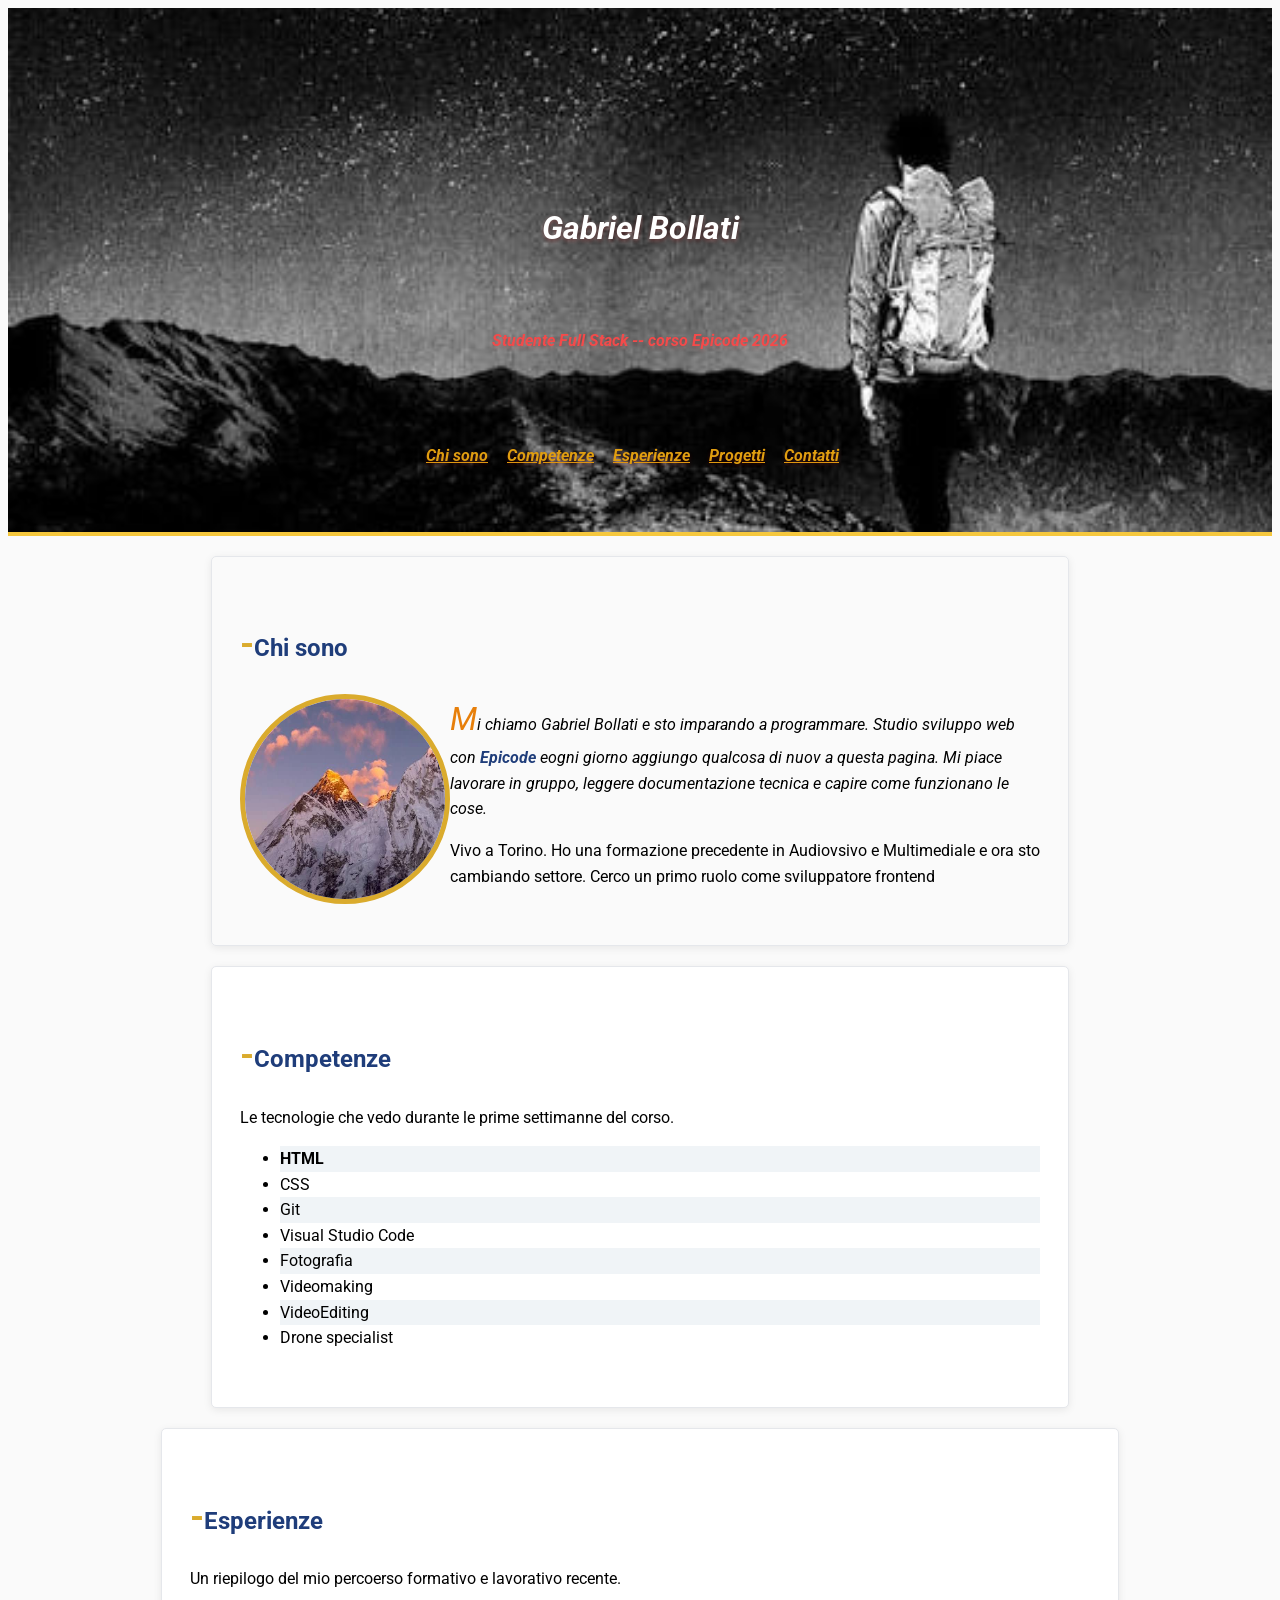
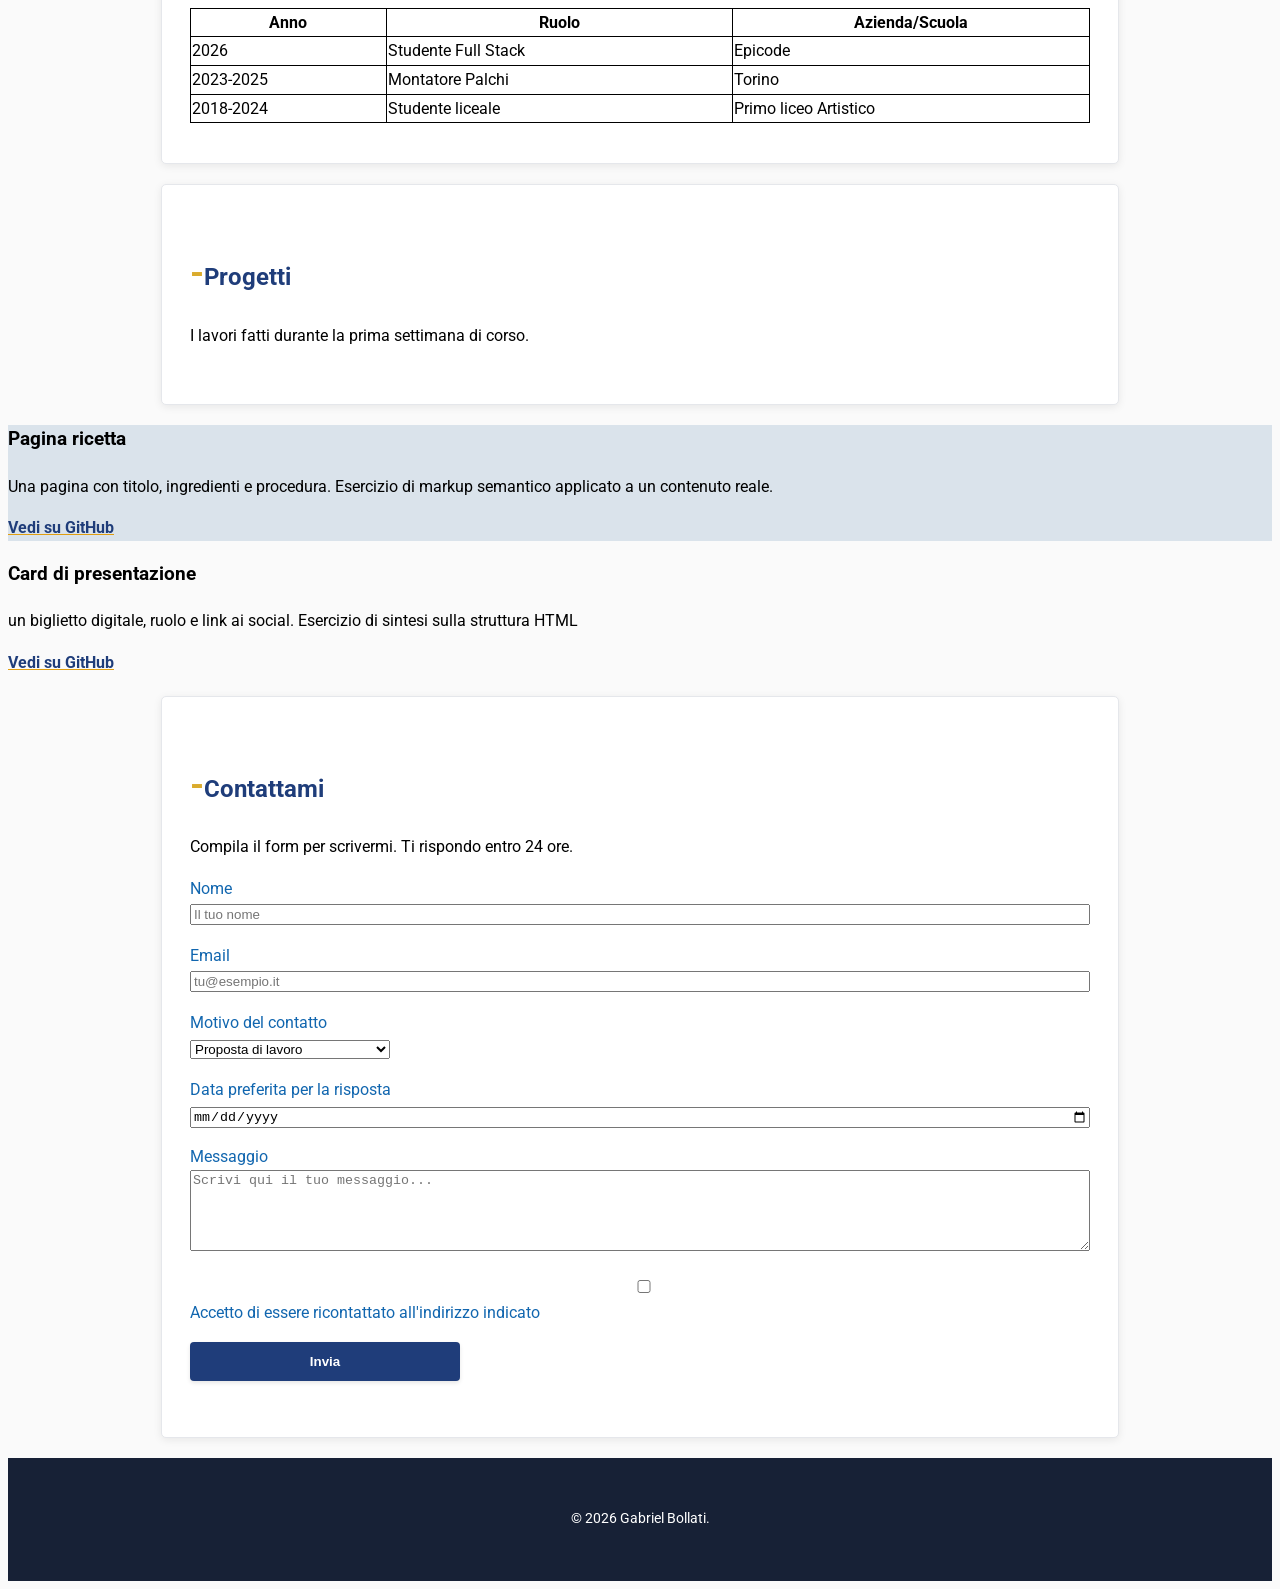
==== index.html @ 9d6020bc "2° Commit di preparazione" ====
<!DOCTYPE html>
<html lang="it">

<head>
    <meta charset="UTF-8">
    <meta name="viewport" content="width=device-width">
    <title>Progetto-Settimana-1</title>
    <link rel="stylesheet"
        href="https://fonts.googleapis.com/css2?family=Material+Symbols+Outlined:opsz,wght,FILL,GRAD@20..48,100..700,0..1,-50..200&icon_names=fiber_new" />
    <link rel="stylesheet" href="../assets/css/style.css">
</head>

<body>
    <main>
        <header>
            <div class="navbar">
                <h1> Gabriel Bollati </h1>
                <br>
                <p>
                    <b>Studente Full Stack</b> -- corso Epicode 2026
                </p>
                <nav>
                    <ul>
                        <li><a href="#chisono"><b>Chi sono</b></a></li>
                        <li><a href="#Competenze"><b>Competenze</b></a></li>
                        <li><a href="#Esperienze"><b>Esperienze</b></a></li>
                        <li><a href="#progetti"><b>Progetti</b></a></li>
                        <li><a href="#contatti"><b>Contatti</b></a></li>
                    </ul>
                </nav>
            </div>
        </header>
        </div>
        <div>
            <section class="chisono" id="chisono">
                <h2>Chi sono</h2>
                <div>
                    <img src="assets/css/images/everest.jpg" alt="fotoeverest" class="everest" width="200" height="200">
                </div>
                <div class="testoCorsivo">
                    <p>
                        Mi chiamo Gabriel Bollati e sto imparando a programmare. Studio sviluppo web con <b>Epicode</b>
                        eogni
                        giorno aggiungo qualcosa di nuov a questa pagina. Mi piace lavorare in gruppo, leggere
                        documentazione
                        tecnica e capire come funzionano le cose.
                    </p>
                </div>
                <p>
                    Vivo a Torino. Ho una formazione precedente in Audiovsivo e Multimediale e ora sto cambiando
                    settore.
                    Cerco un primo ruolo come sviluppatore frontend
                </p>
            </section>
        </div>
        <div>
            <section class="competenze" id="Competenze">
                <h2>Competenze</h2>
                <p>
                    Le tecnologie che vedo durante le prime settimanne del corso.
                </p>

                <ul>
                    <li>HTML</li>
                    <li>CSS</li>
                    <li>Git</li>
                    <li>Visual Studio Code</li>
                    <li>Fotografia</li>
                    <li>Videomaking</li>
                    <li>VideoEditing</li>
                    <li>Drone specialist</li>
                </ul>

            </section>
        </div>
        <div>
            <section class="esperienze" id="Esperienze">
                <h2>Esperienze</h2>
                <p> Un riepilogo del mio percoerso formativo e lavorativo recente. </p>
                <table>
                    <thead>
                        <tr>
                            <th>Anno</th>
                            <th>Ruolo</th>
                            <th>Azienda/Scuola</th>
                        </tr>
                    </thead>
                    <tbody>
                        <tr>
                            <td>2026</td>
                            <td>Studente Full Stack</td>
                            <td>Epicode</td>
                        </tr>
                        <tr>
                            <td>2023-2025</td>
                            <td>Montatore Palchi</td>
                            <td>Torino</td>
                        </tr>
                        <tr>
                            <td>2018-2024</td>
                            <td>Studente liceale</td>
                            <td>Primo liceo Artistico</td>
                        </tr>
                    </tbody>
                </table>
            </section>
        </div>
        <div>
            <section class="progetti" id="progetti">
                <h2>Progetti</h2>
                <p> I lavori fatti durante la prima settimana di corso.</p>
            </section>

            <section class="pagina-ricetta">
                <h3>Pagina ricetta</h3>
                <p> Una pagina con titolo, ingredienti e procedura. Esercizio di markup semantico applicato a un
                    contenuto
                    reale.
                </p>
                <a href="https://github.com/Ilbollit0?tab=repositories"><b>Vedi su GitHub</b></a>
            </section>

            <section class="curriculum">
                <h3> Card di presentazione </h3>
                <p> un biglietto digitale, ruolo e link ai social. Esercizio di sintesi sulla struttura HTML</p>
                <a href="https://github.com/Ilbollit0"><b>Vedi su GitHub</b></a>
            </section>
        </div>
    </main>
    <div class="contatti">
        <section id="contatti">
            <h2>Contattami</h2>
            <p>Compila il form per scrivermi. Ti rispondo entro 24 ore.</p>

            <form action="#" method="POST">

                <p>
                    <label for="nome">Nome</label><br>
                    <input type="text" id="nome" name="nome" class="focus" placeholder="Il tuo nome" required>
                </p>

                <p>
                    <label for="email">Email</label><br>
                    <input type="email" id="email" name="email" class="focus" placeholder="tu@esempio.it" required>
                </p>

                <p>
                    <label for="motivo">Motivo del contatto</label><br>
                    <select id="motivo" name="motivo" class="focus">
                        <option value="lavoro">Proposta di lavoro</option>
                        <option value="collaborazione">Collaborazione su un progetto</option>
                        <option value="info">Richiesta di informazioni</option>
                        <option value="altro">Altro</option>
                    </select>
                </p>

                <p>
                    <label for="data">Data preferita per la risposta</label><br>
                    <input type="date" id="data" name="data" class="focus">
                </p>

                <p>
                    <label for="messaggio">Messaggio</label><br>
                    <textarea id="messaggio" name="messaggio" class="focus" rows="5"
                        placeholder="Scrivi qui il tuo messaggio..." required></textarea>
                </p>

                <p>
                    <input type="checkbox" id="consenso" name="consenso" required>
                    <label for="consenso">Accetto di essere ricontattato all'indirizzo indicato</label>
                </p>
                <p>
                    <button type="submit">Invia</button>
                </p>

            </form>
        </section>
    </div>
    <footer>
        <p> &#169; 2026 Gabriel Bollati.</p>
    </footer>
</body>

</html>
---- assets/css/style.css ----
@import url("https://fonts.googleapis.com/css2?family=Roboto:ital,wght@0,100..900;1,100..900&display=swap");

body {
  font-family: "Roboto", Arial, sans-serif;
  line-height: 1.6;
  background-color: #fafafa;
}

.chisono {
  background: 57#fff;
  border: 1px solid #e5e7eb;
  border-radius: 5px;
  box-shadow: 0 2px 8px rgba(0, 0, 0, 0.08);
  padding: 40px 28px;
  margin: 20px auto;
  max-width: 800px;
}

.competenze {
  background: #fff;
  border: 1px solid #e5e7eb;
  border-radius: 5px;
  box-shadow: 0 2px 8px rgba(0, 0, 0, 0.08);
  padding: 40px 28px;
  margin: 20px auto;
  max-width: 800px;
}

.esperienze {
  background: #fff;
  border: 1px solid #e5e7eb;
  border-radius: 5px;
  box-shadow: 0 2px 8px rgba(0, 0, 0, 0.08);
  padding: 40px 28px;
  margin: 20px auto;
  max-width: 900px;
}

.progetti {
  background: #fff;
  border: 1px solid #e5e7eb;
  border-radius: 5px;
  box-shadow: 0 2px 8px rgba(0, 0, 0, 0.08);
  padding: 40px 28px;
  margin: 20px auto;
  max-width: 900px;
}

.contatti {
  background: #fff;
  border: 1px solid #e5e7eb;
  border-radius: 5px;
  box-shadow: 0 2px 8px rgba(0, 0, 0, 0.08);
  padding: 40px 28px;
  margin: 20px auto;
  max-width: 900px;
}

.navbar ul {
  color: rgb(248, 248, 248);
  list-style-type: none;
  padding: 0;
}

nav li:hover {
  border-radius: 5%;
  background-color: #cccbcb;
}

nav li {
  text-align: center;
  display: inline-block;
  padding-right: 15px;
}

.navbar {
  text-align: center;
}

.everest {
  border-radius: 50%;
  float: left;
  border: 5px solid rgb(218, 171, 45);
}

header {
  background-image: url("images/climber.jpg");
  background-size: cover;
  padding: 0;
  background-position: center;
  text-align: center;
  line-height: 2.4;
  padding: 60px 20px 40px;
  border-bottom: 4px solid hsl(45, 90%, 60%);
  font-weight: bold;
  font-style: italic;
  text-shadow: 0 2px 4px rgba(226, 17, 17, 0.2);
}

.navbar p {
  color: #f44a4a;
  padding-bottom: 5%;
}

h1 {
  color: white;
  padding-top: 10%;
  margin: 0;
}

h2 {
  color: #1f3d7a;
}

h2::before {
  color: rgb(218, 171, 45);
  font-size: 1.5em;
  content: "-";
}


.testoCorsivo p {
  font-style: italic;
}

.testoCorsivo::first-letter {
  font-size: 2em;
  color: #e77f0a;
}

section b {
  color: #1f3d7a;
}

a:hover {
  color: hsl(22, 30%, 93%);
}
nav,
a {
  color: hsl(41, 87%, 47%);
}

.competenze li:first-child {
  font-weight: bold;
}

.competenze li:nth-child(odd) {
  background-color: rgba(218, 227, 235, 0.4);
}

thead {
  font-weight: bold;
}

table {
  border-collapse: collapse;
  width: 100%;
}

th,
td {
  border: 1px solid;
}

.pagina-ricetta {
  background-color: rgb(218, 227, 235);
}

input:focus {
  color: #232323;
}

input,
textarea {
  width: 100%;
  max-width: 100%;
  box-sizing: border-box;
}

label {
  color: rgb(17, 102, 175);
}

button:hover {
  color: hsl(45, 90%, 80%);
  background-color: hsl(220, 60%, 45%);
  box-shadow: 0 4px 8px rgba(0, 0, 0, 0.15);
}

button {
  background-color: hsl(220, 60%, 30%);
  font-weight: bold;
  width: 30%;
  padding: 12px 24px;
  border: none;
  border-radius: 4px;
  box-shadow: 0 2px 4px rgba(0, 0, 0, 0.1);
  color: white;
}

footer {
  background-color: hsl(220, 40%, 15%);
  color: #ffffff;
  text-align: center;
  font-size: 0.9rem;
  line-height: 2.4;
  padding: 30px 20px;
}

footer p {
  color: white;
}
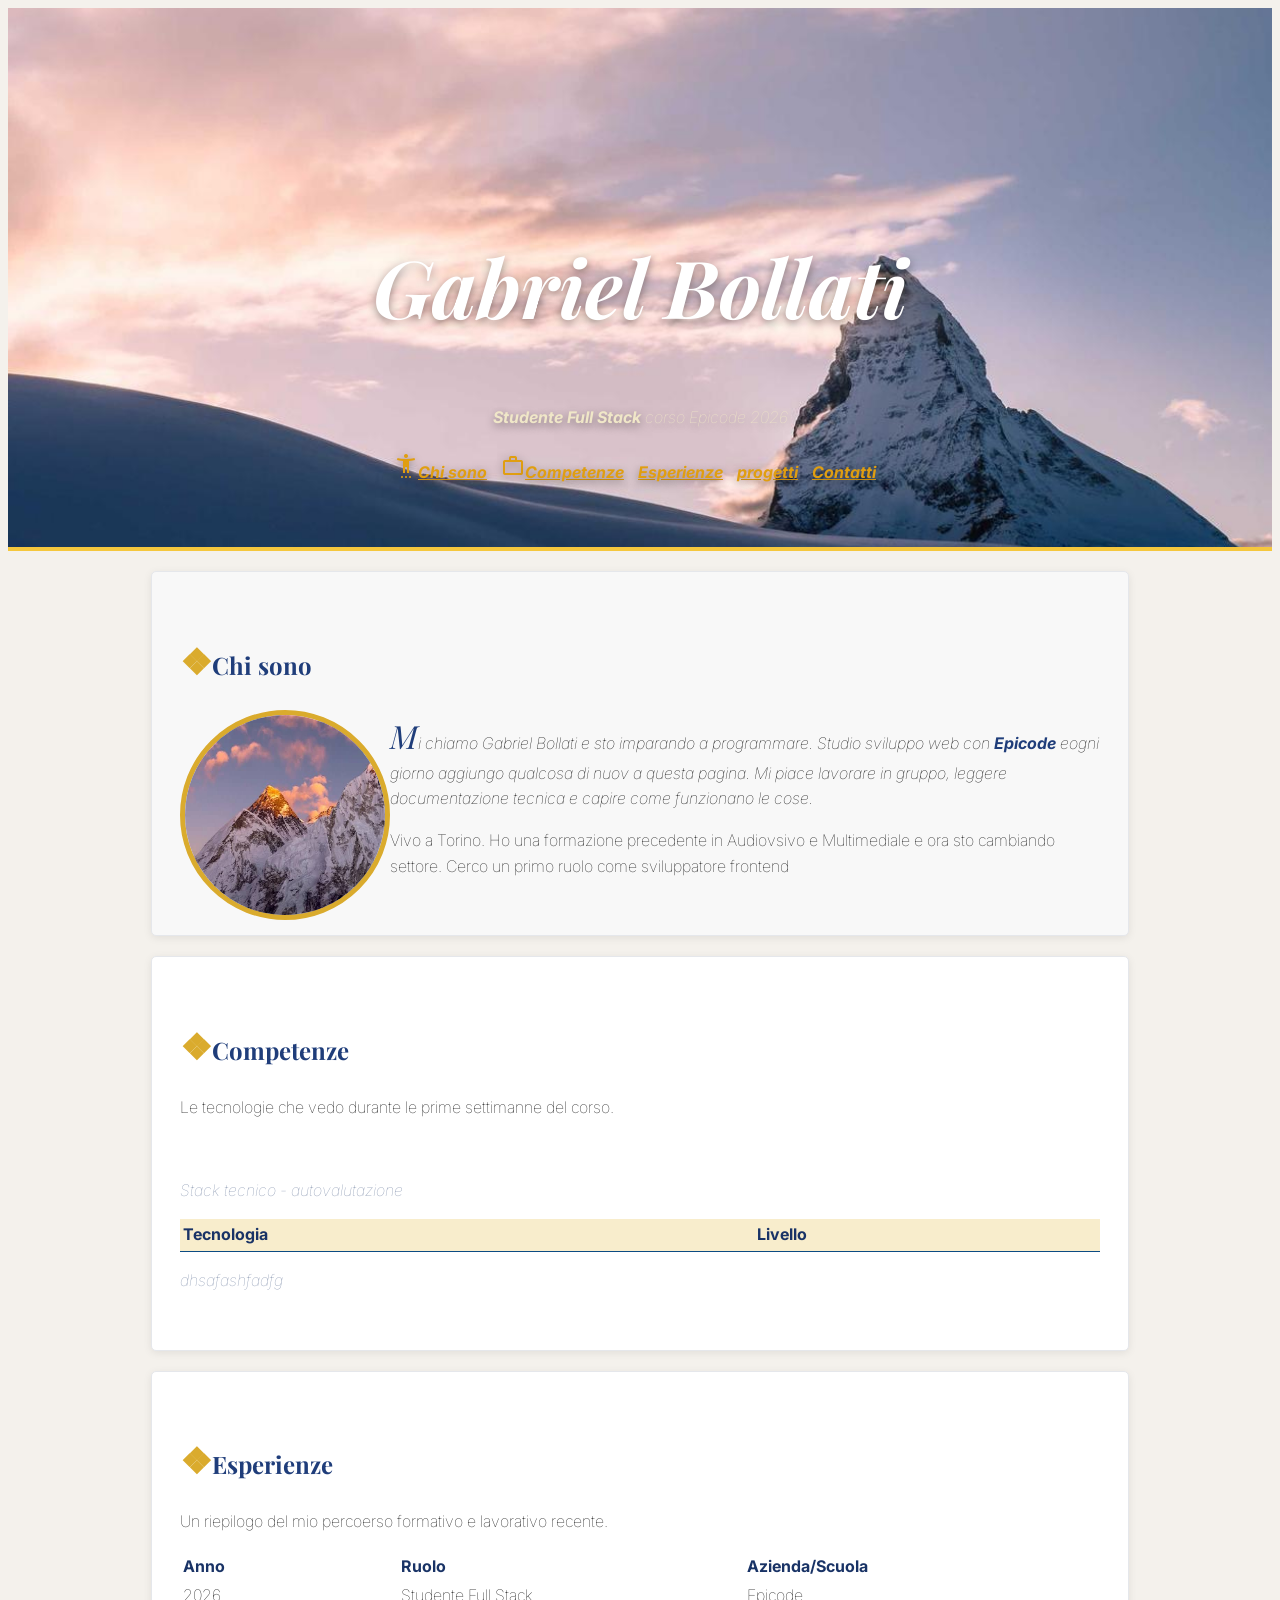
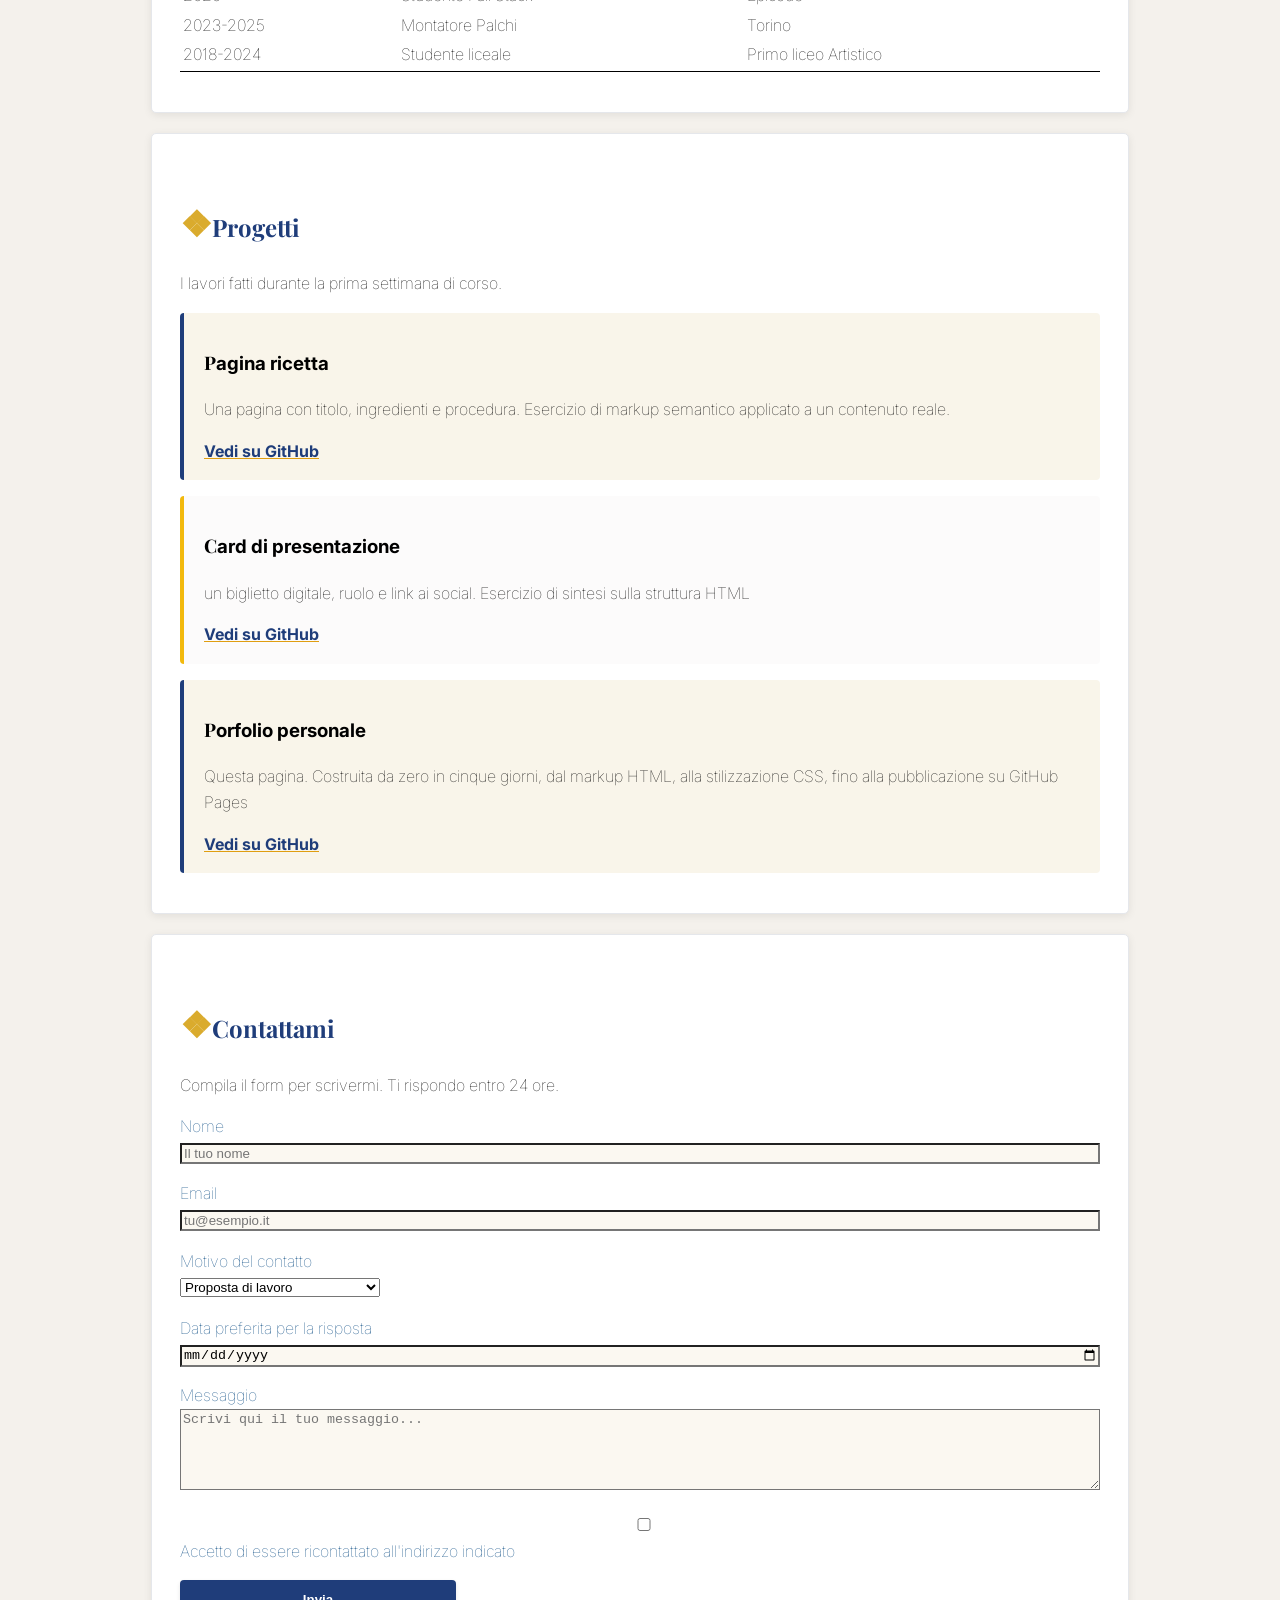
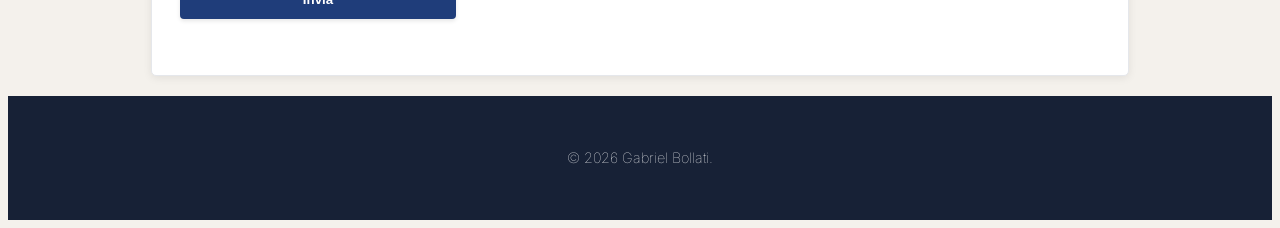
==== commit 02d64e21: "3°Commit- ore13:20 09/10/2026 Commit dei primi cambiamenti apportati alla pagina" ====
--- a/index.html
+++ b/index.html
@@ -6,8 +6,17 @@
     <meta name="viewport" content="width=device-width">
     <title>Progetto-Settimana-1</title>
     <link rel="stylesheet"
-        href="https://fonts.googleapis.com/css2?family=Material+Symbols+Outlined:opsz,wght,FILL,GRAD@20..48,100..700,0..1,-50..200&icon_names=fiber_new" />
-    <link rel="stylesheet" href="../assets/css/style.css">
+        href="https://fonts.googleapis.com/css2?family=Material+Symbols+Outlined:opsz,wght,FILL,GRAD@24,400,0,0&icon_names=html" />
+    <link rel="stylesheet"
+        href="https://fonts.googleapis.com/css2?family=Material+Symbols+Outlined:opsz,wght,FILL,GRAD@20..48,100..700,0..1,-50..200&icon_names=folder" />
+    <link rel="stylesheet"
+        href="https://fonts.googleapis.com/css2?family=Material+Symbols+Outlined:opsz,wght,FILL,GRAD@20..48,100..700,0..1,-50..200&icon_names=work" />
+    <link rel="stylesheet"
+        href="https://fonts.googleapis.com/css2?family=Material+Symbols+Outlined:opsz,wght,FILL,GRAD@20..48,100..700,0..1,-50..200&icon_names=settings_accessibility" />
+    <link
+        href="https://fonts.googleapis.com/css2?family=Playfair+Display:wght@700;900&family=Inter:wght@400;600&display=swap"
+        rel="stylesheet" />
+    <link rel="stylesheet" href="assets/css/style.css">
 </head>
 
 <body>
@@ -15,27 +24,31 @@
         <header>
             <div class="navbar">
                 <h1> Gabriel Bollati </h1>
-                <br>
                 <p>
-                    <b>Studente Full Stack</b> -- corso Epicode 2026
+                    <b>Studente Full Stack</b> corso Epicode 2026
                 </p>
                 <nav>
                     <ul>
-                        <li><a href="#chisono"><b>Chi sono</b></a></li>
-                        <li><a href="#Competenze"><b>Competenze</b></a></li>
-                        <li><a href="#Esperienze"><b>Esperienze</b></a></li>
-                        <li><a href="#progetti"><b>Progetti</b></a></li>
-                        <li><a href="#contatti"><b>Contatti</b></a></li>
+                        <li><a href="#chisono"><span class="material-symbols-outlined">
+                                    settings_accessibility
+                                </span><b>Chi sono</a></li>
+                        <li><a href="#Competenze"><span class="material-symbols-outlined">
+                                    work
+                                </span>Competenze</a></li>
+                        <li><a href="#Esperienze">
+
+                                </span>Esperienze</a></li>
+                        <li><a href="#progetti">progetti</a></li>
+                        <li><a href="#contatti">Contatti</a></li>
                     </ul>
                 </nav>
             </div>
         </header>
-        </div>
         <div>
             <section class="chisono" id="chisono">
                 <h2>Chi sono</h2>
                 <div>
-                    <img src="assets/css/images/everest.jpg" alt="fotoeverest" class="everest" width="200" height="200">
+                    <img src="assets/images/everest.jpg" alt="fotoprofilo" class="fotoprofilo" width="200" height="200">
                 </div>
                 <div class="testoCorsivo">
                     <p>
@@ -59,123 +72,137 @@
                 <p>
                     Le tecnologie che vedo durante le prime settimanne del corso.
                 </p>
-
-                <ul>
-                    <li>HTML</li>
-                    <li>CSS</li>
-                    <li>Git</li>
-                    <li>Visual Studio Code</li>
-                    <li>Fotografia</li>
-                    <li>Videomaking</li>
-                    <li>VideoEditing</li>
-                    <li>Drone specialist</li>
-                </ul>
+                <br>
+                <div class="titolino">
+                    <p>Stack tecnico - autovalutazione</p>
+                    <div class="intro">
+                        <table>
+                            <thead>
+                                <th>Tecnologia</th>
+                                <th>Livello</th>
+                            </thead>
+                        </table>
+                    </div>
+                    <p>
+                        dhsafashfadfg
+                    </p>
+
 
             </section>
-        </div>
-        <div>
-            <section class="esperienze" id="Esperienze">
-                <h2>Esperienze</h2>
-                <p> Un riepilogo del mio percoerso formativo e lavorativo recente. </p>
-                <table>
-                    <thead>
-                        <tr>
-                            <th>Anno</th>
-                            <th>Ruolo</th>
-                            <th>Azienda/Scuola</th>
-                        </tr>
-                    </thead>
-                    <tbody>
-                        <tr>
-                            <td>2026</td>
-                            <td>Studente Full Stack</td>
-                            <td>Epicode</td>
-                        </tr>
-                        <tr>
-                            <td>2023-2025</td>
-                            <td>Montatore Palchi</td>
-                            <td>Torino</td>
-                        </tr>
-                        <tr>
-                            <td>2018-2024</td>
-                            <td>Studente liceale</td>
-                            <td>Primo liceo Artistico</td>
-                        </tr>
-                    </tbody>
-                </table>
-            </section>
-        </div>
-        <div>
-            <section class="progetti" id="progetti">
-                <h2>Progetti</h2>
-                <p> I lavori fatti durante la prima settimana di corso.</p>
-            </section>
-
-            <section class="pagina-ricetta">
-                <h3>Pagina ricetta</h3>
-                <p> Una pagina con titolo, ingredienti e procedura. Esercizio di markup semantico applicato a un
-                    contenuto
-                    reale.
-                </p>
-                <a href="https://github.com/Ilbollit0?tab=repositories"><b>Vedi su GitHub</b></a>
-            </section>
-
-            <section class="curriculum">
-                <h3> Card di presentazione </h3>
-                <p> un biglietto digitale, ruolo e link ai social. Esercizio di sintesi sulla struttura HTML</p>
-                <a href="https://github.com/Ilbollit0"><b>Vedi su GitHub</b></a>
-            </section>
-        </div>
+
+            <div>
+                <section class="esperienze" id="Esperienze">
+                    <h2>Esperienze</h2>
+                    <p> Un riepilogo del mio percoerso formativo e lavorativo recente. </p>
+                    <table>
+                        <thead>
+                            <tr>
+                                <th>Anno</th>
+                                <th>Ruolo</th>
+                                <th>Azienda/Scuola</th>
+                            </tr>
+                        </thead>
+                        <tbody>
+                            <tr>
+                                <td>2026</td>
+                                <td>Studente Full Stack</td>
+                                <td>Epicode</td>
+                            </tr>
+                            <tr>
+                                <td>2023-2025</td>
+                                <td>Montatore Palchi</td>
+                                <td>Torino</td>
+                            </tr>
+                            <tr>
+                                <td>2018-2024</td>
+                                <td>Studente liceale</td>
+                                <td>Primo liceo Artistico</td>
+                            </tr>
+                        </tbody>
+                    </table>
+                </section>
+            </div>
+            <div>
+                <section class="progetti" id="progetti">
+                    <h2>Progetti</h2>
+                    <p> I lavori fatti durante la prima settimana di corso.</p>
+
+
+                    <section class="pagina-ricetta">
+                        <h3>Pagina ricetta</h3>
+                        <p> Una pagina con titolo, ingredienti e procedura. Esercizio di markup semantico applicato a un
+                            contenuto
+                            reale.
+                        </p>
+                        <a href="https://github.com/Ilbollit0?tab=repositories"><b>Vedi su GitHub</b></a>
+                    </section>
+
+                    <section class="curriculum">
+                        <h3> Card di presentazione </h3>
+                        <p> un biglietto digitale, ruolo e link ai social. Esercizio di sintesi sulla struttura HTML</p>
+                        <a href="https://github.com/Ilbollit0"><b>Vedi su GitHub</b></a>
+                    </section>
+                    <section class="portfolio">
+                        <h3>Porfolio personale</h3>
+                        <p> Questa pagina. Costruita da zero in cinque giorni, dal markup HTML, alla stilizzazione CSS,
+                            fino
+                            alla pubblicazione su GitHub Pages
+                        </p>
+                        <a href="https://github.com/Ilbollit0?tab=repositories"><b>Vedi su GitHub</b></a>
+                    </section>
+            </div>
+
+            <div class="contatti">
+                <section id="contatti">
+                    <h2>Contattami</h2>
+                    <p>Compila il form per scrivermi. Ti rispondo entro 24 ore.</p>
+
+                    <form action="#" method="POST">
+
+                        <p>
+                            <label for="nome">Nome</label><br>
+                            <input type="text" id="nome" name="nome" class="focus" placeholder="Il tuo nome" required>
+                        </p>
+
+                        <p>
+                            <label for="email">Email</label><br>
+                            <input type="email" id="email" name="email" class="focus" placeholder="tu@esempio.it"
+                                required>
+                        </p>
+
+                        <p>
+                            <label for="motivo">Motivo del contatto</label><br>
+                            <select id="motivo" name="motivo" class="focus">
+                                <option value="lavoro">Proposta di lavoro</option>
+                                <option value="collaborazione">Collaborazione su un progetto</option>
+                                <option value="info">Richiesta di informazioni</option>
+                                <option value="altro">Altro</option>
+                            </select>
+                        </p>
+
+                        <p>
+                            <label for="data">Data preferita per la risposta</label><br>
+                            <input type="date" id="data" name="data" class="focus">
+                        </p>
+
+                        <p>
+                            <label for="messaggio">Messaggio</label><br>
+                            <textarea id="messaggio" name="messaggio" class="focus" rows="5"
+                                placeholder="Scrivi qui il tuo messaggio..." required></textarea>
+                        </p>
+
+                        <p>
+                            <input type="checkbox" id="consenso" name="consenso" required>
+                            <label for="consenso">Accetto di essere ricontattato all'indirizzo indicato</label>
+                        </p>
+                        <p>
+                            <button type="submit">Invia</button>
+                        </p>
+
+                    </form>
+                </section>
+            </div>
     </main>
-    <div class="contatti">
-        <section id="contatti">
-            <h2>Contattami</h2>
-            <p>Compila il form per scrivermi. Ti rispondo entro 24 ore.</p>
-
-            <form action="#" method="POST">
-
-                <p>
-                    <label for="nome">Nome</label><br>
-                    <input type="text" id="nome" name="nome" class="focus" placeholder="Il tuo nome" required>
-                </p>
-
-                <p>
-                    <label for="email">Email</label><br>
-                    <input type="email" id="email" name="email" class="focus" placeholder="tu@esempio.it" required>
-                </p>
-
-                <p>
-                    <label for="motivo">Motivo del contatto</label><br>
-                    <select id="motivo" name="motivo" class="focus">
-                        <option value="lavoro">Proposta di lavoro</option>
-                        <option value="collaborazione">Collaborazione su un progetto</option>
-                        <option value="info">Richiesta di informazioni</option>
-                        <option value="altro">Altro</option>
-                    </select>
-                </p>
-
-                <p>
-                    <label for="data">Data preferita per la risposta</label><br>
-                    <input type="date" id="data" name="data" class="focus">
-                </p>
-
-                <p>
-                    <label for="messaggio">Messaggio</label><br>
-                    <textarea id="messaggio" name="messaggio" class="focus" rows="5"
-                        placeholder="Scrivi qui il tuo messaggio..." required></textarea>
-                </p>
-
-                <p>
-                    <input type="checkbox" id="consenso" name="consenso" required>
-                    <label for="consenso">Accetto di essere ricontattato all'indirizzo indicato</label>
-                </p>
-                <p>
-                    <button type="submit">Invia</button>
-                </p>
-
-            </form>
-        </section>
-    </div>
     <footer>
         <p> &#169; 2026 Gabriel Bollati.</p>
     </footer>
--- a/assets/css/style.css
+++ b/assets/css/style.css
@@ -1,19 +1,17 @@
-@import url("https://fonts.googleapis.com/css2?family=Roboto:ital,wght@0,100..900;1,100..900&display=swap");
-
 body {
-  font-family: "Roboto", Arial, sans-serif;
+  font-family: "Inter", Arial, sans-serif;
   line-height: 1.6;
-  background-color: #fafafa;
+  background: #f4f1ec;
 }
 
 .chisono {
-  background: 57#fff;
-  border: 1px solid #e5e7eb;
-  border-radius: 5px;
-  box-shadow: 0 2px 8px rgba(0, 0, 0, 0.08);
-  padding: 40px 28px;
-  margin: 20px auto;
-  max-width: 800px;
+  background: #f8f8f8;
+  border: 1px solid #e5e7eb;
+  border-radius: 5px;
+  box-shadow: 0 2px 8px rgba(0, 0, 0, 0.08);
+  padding: 40px 28px;
+  margin: 20px auto;
+  max-width: 920px;
 }
 
 .competenze {
@@ -23,7 +21,7 @@
   box-shadow: 0 2px 8px rgba(0, 0, 0, 0.08);
   padding: 40px 28px;
   margin: 20px auto;
-  max-width: 800px;
+  max-width: 920px;
 }
 
 .esperienze {
@@ -33,7 +31,7 @@
   box-shadow: 0 2px 8px rgba(0, 0, 0, 0.08);
   padding: 40px 28px;
   margin: 20px auto;
-  max-width: 900px;
+  max-width: 920px;
 }
 
 .progetti {
@@ -43,7 +41,7 @@
   box-shadow: 0 2px 8px rgba(0, 0, 0, 0.08);
   padding: 40px 28px;
   margin: 20px auto;
-  max-width: 900px;
+  max-width: 920px;
 }
 
 .contatti {
@@ -53,7 +51,17 @@
   box-shadow: 0 2px 8px rgba(0, 0, 0, 0.08);
   padding: 40px 28px;
   margin: 20px auto;
-  max-width: 900px;
+  max-width: 920px;
+}
+
+.testoCorsivo::first-letter {
+  font-family: "Playfair Display";
+}
+
+h1,
+h2,
+h3::first-letter {
+  font-family: "Playfair Display";
 }
 
 .navbar ul {
@@ -62,29 +70,35 @@
   padding: 0;
 }
 
+span {
+  text-align: center;
+}
+
 nav li:hover {
   border-radius: 5%;
   background-color: #cccbcb;
 }
 
 nav li {
+  padding-right: 10px;
   text-align: center;
   display: inline-block;
-  padding-right: 15px;
+  border-radius: 5px solid rgba(255, 255, 255, 0.3);
 }
 
 .navbar {
   text-align: center;
-}
-
-.everest {
+  border-left: 5px;
+}
+
+.fotoprofilo {
   border-radius: 50%;
   float: left;
   border: 5px solid rgb(218, 171, 45);
 }
 
 header {
-  background-image: url("images/climber.jpg");
+  background-image: url("/assets/images/header-bg.jpg");
   background-size: cover;
   padding: 0;
   background-position: center;
@@ -93,19 +107,24 @@
   padding: 60px 20px 40px;
   border-bottom: 4px solid hsl(45, 90%, 60%);
   font-weight: bold;
+
   font-style: italic;
-  text-shadow: 0 2px 4px rgba(226, 17, 17, 0.2);
+  text-shadow: 0 3px 10px rgba(0, 0, 0, 0.4);
+}
+
+p {
+  font-weight: 10;
 }
 
 .navbar p {
-  color: #f44a4a;
-  padding-bottom: 5%;
+  color: #f0e7c8;
 }
 
 h1 {
   color: white;
   padding-top: 10%;
   margin: 0;
+  font-size: 5em;
 }
 
 h2 {
@@ -115,9 +134,8 @@
 h2::before {
   color: rgb(218, 171, 45);
   font-size: 1.5em;
-  content: "-";
-}
-
+  content: "\2756";
+}
 
 .testoCorsivo p {
   font-style: italic;
@@ -125,11 +143,12 @@
 
 .testoCorsivo::first-letter {
   font-size: 2em;
-  color: #e77f0a;
+  color: #1f3d7a;
 }
 
 section b {
   color: #1f3d7a;
+  border-radius: 1px solid #e6e0d3;
 }
 
 a:hover {
@@ -140,12 +159,25 @@
   color: hsl(41, 87%, 47%);
 }
 
+.titolino {
+  font-style: italic;
+  color: #8492ad;
+}
+
+.intro {
+  font-family: "inter", Courier, monospace;
+  font-style: normal;
+  color: rgb(11, 75, 131);
+  background-color: hsla(45, 78%, 86%, 0.787);
+}
+
 .competenze li:first-child {
-  font-weight: bold;
-}
-
-.competenze li:nth-child(odd) {
   background-color: rgba(218, 227, 235, 0.4);
+}
+
+.competenze ul,
+li {
+  list-style-type: none;
 }
 
 thead {
@@ -153,21 +185,52 @@
 }
 
 table {
-  border-collapse: collapse;
   width: 100%;
-}
-
-th,
+  text-align: left;
+  border-color: #ece6d8;
+   border-bottom: 1px solid;
+}
+
+tbody{
+  background-color: white;
+}
+
+th {
+  color: hsl(220, 60%, 25%);
+
+}
+
 td {
-  border: 1px solid;
+  font-weight: 1;
+
 }
 
 .pagina-ricetta {
-  background-color: rgb(218, 227, 235);
+  background-color: #f9f5ea;
+  padding: 16px 20px;
+  margin-top: 16px;
+  border-radius: 4px;
+  border-left: 4px solid hsl(220, 60%, 30%);
+}
+
+.curriculum {
+  background-color: rgb(252, 251, 251);
+  padding: 16px 20px;
+  margin-top: 16px;
+  border-radius: 4px;
+  border-left: 4px solid #f2b90d;
+}
+
+.portfolio {
+  background-color: #f9f5ea;
+  padding: 16px 20px;
+  margin-top: 16px;
+  border-radius: 4px;
+  border-left: 4px solid hsl(220, 60%, 30%);
 }
 
 input:focus {
-  color: #232323;
+  color: hsl(220, 60%, 30%);
 }
 
 input,
@@ -178,7 +241,7 @@
 }
 
 label {
-  color: rgb(17, 102, 175);
+  color: rgb(11, 75, 131);
 }
 
 button:hover {
@@ -198,6 +261,10 @@
   color: white;
 }
 
+input{
+  background-color: #fbf8f1;
+}
+
 footer {
   background-color: hsl(220, 40%, 15%);
   color: #ffffff;
@@ -209,4 +276,8 @@
 
 footer p {
   color: white;
-}+}
+
+textarea {
+  background-color: #fbf8f1;
+}
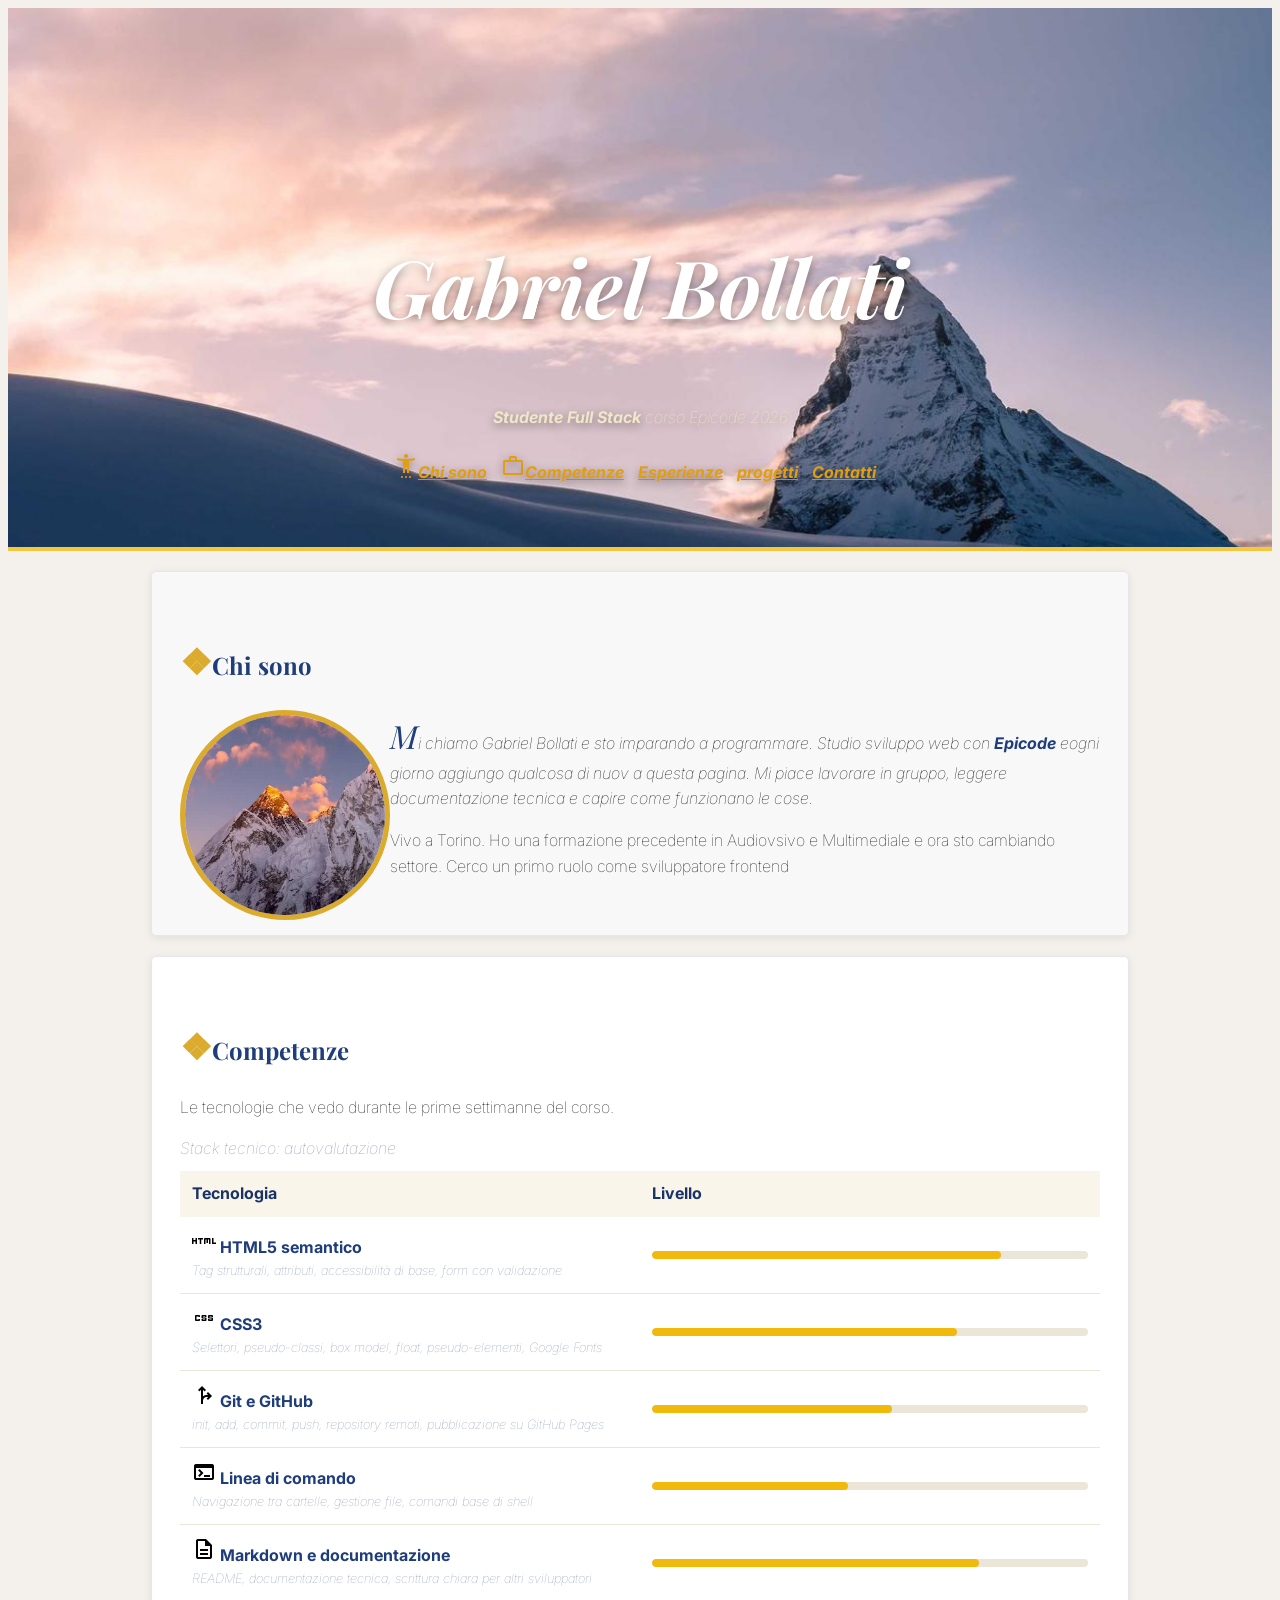
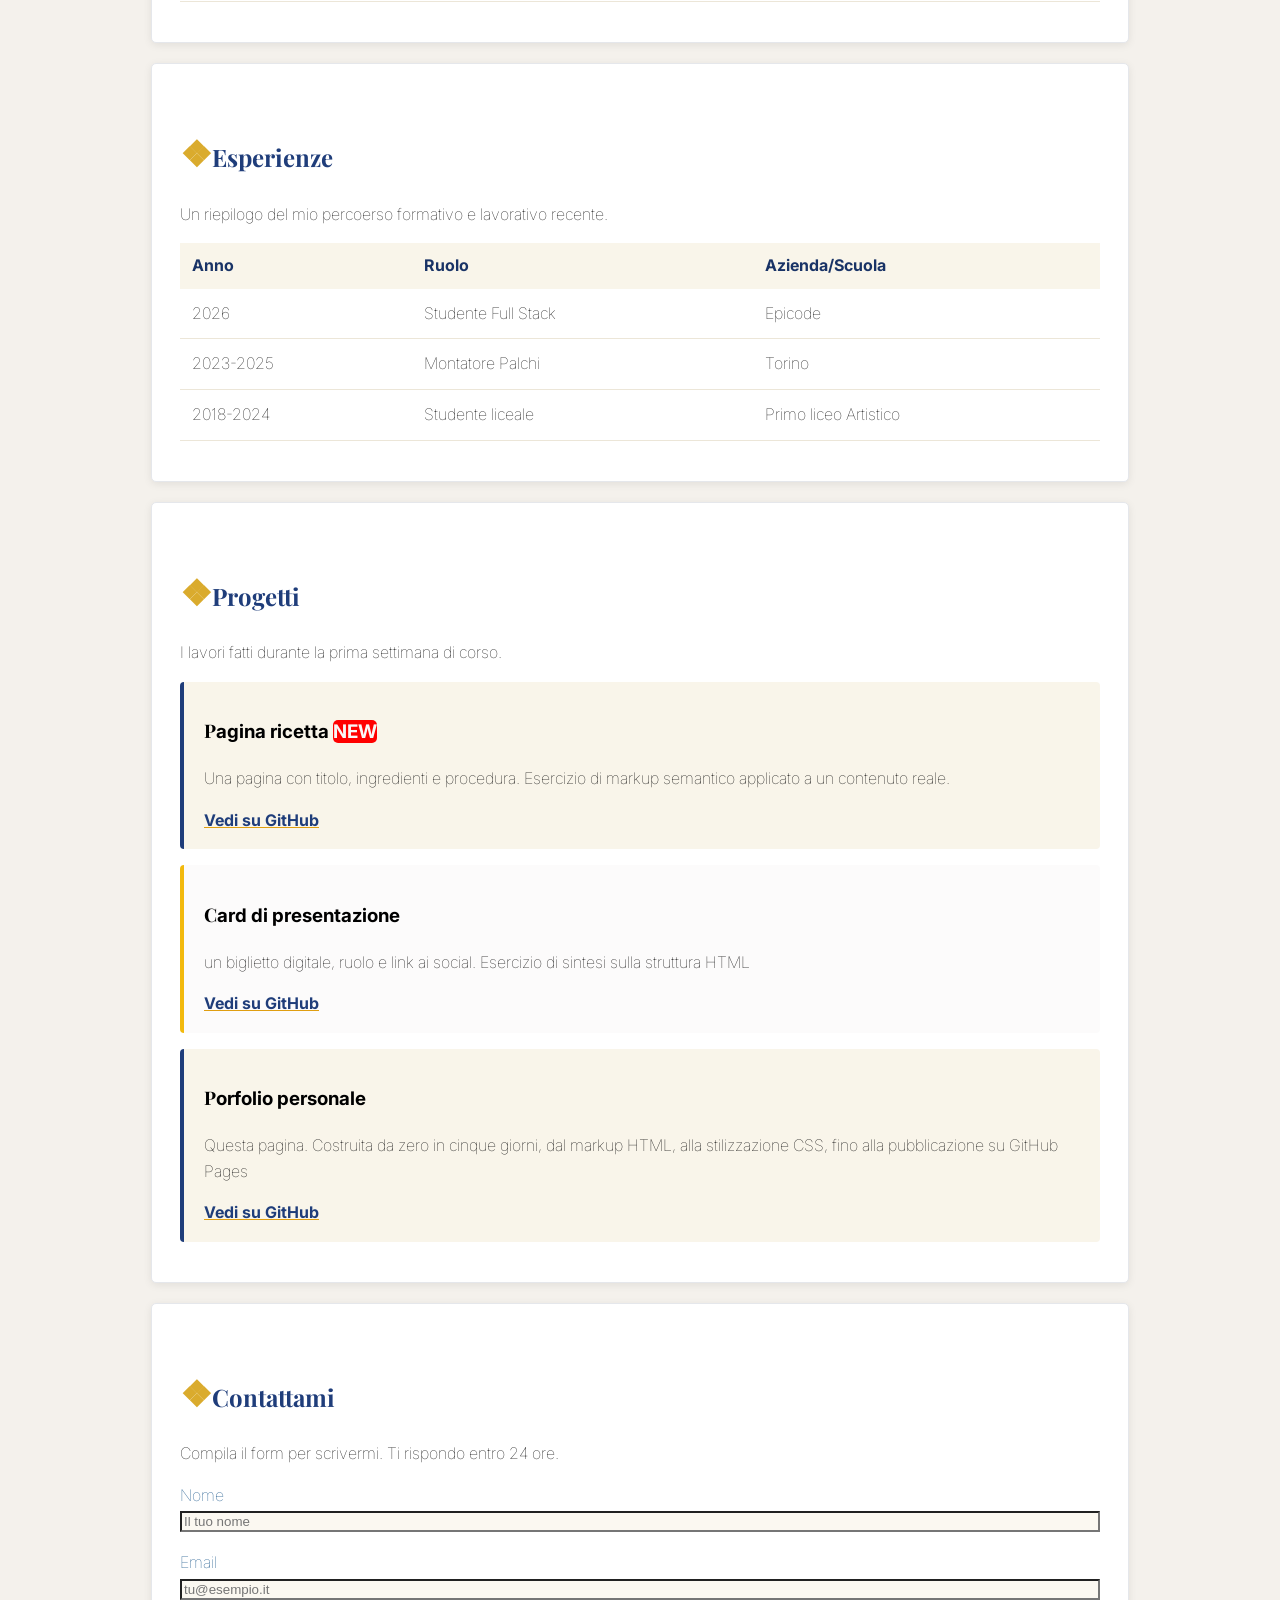
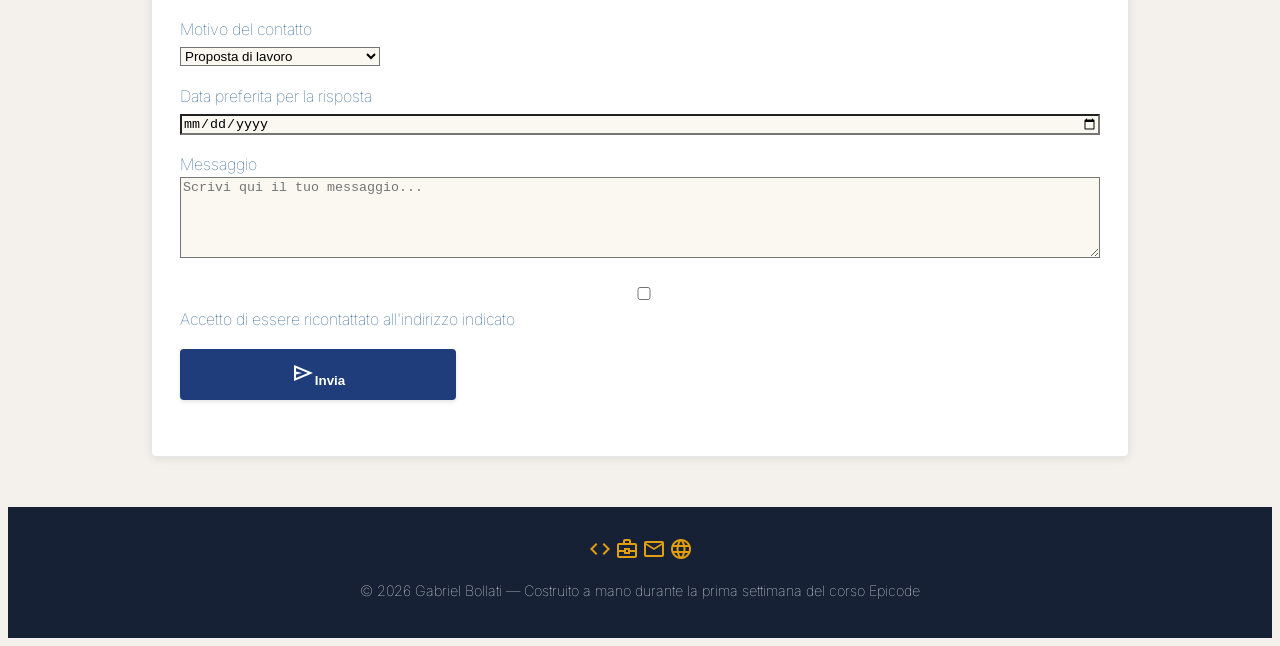
==== commit 6c91b280: "Commit di aggiornamento repo ore 14:29" ====
--- a/index.html
+++ b/index.html
@@ -5,17 +5,13 @@
     <meta charset="UTF-8">
     <meta name="viewport" content="width=device-width">
     <title>Progetto-Settimana-1</title>
+    <link rel="preconnect" href="https://fonts.googleapis.com">
+    <link rel="preconnect" href="https://fonts.gstatic.com" crossorigin>
+    <link
+        href="https://fonts.googleapis.com/css2?family=Playfair+Display:wght@700;900&family=Inter:wght@400;600;700&display=swap"
+        rel="stylesheet">
     <link rel="stylesheet"
-        href="https://fonts.googleapis.com/css2?family=Material+Symbols+Outlined:opsz,wght,FILL,GRAD@24,400,0,0&icon_names=html" />
-    <link rel="stylesheet"
-        href="https://fonts.googleapis.com/css2?family=Material+Symbols+Outlined:opsz,wght,FILL,GRAD@20..48,100..700,0..1,-50..200&icon_names=folder" />
-    <link rel="stylesheet"
-        href="https://fonts.googleapis.com/css2?family=Material+Symbols+Outlined:opsz,wght,FILL,GRAD@20..48,100..700,0..1,-50..200&icon_names=work" />
-    <link rel="stylesheet"
-        href="https://fonts.googleapis.com/css2?family=Material+Symbols+Outlined:opsz,wght,FILL,GRAD@20..48,100..700,0..1,-50..200&icon_names=settings_accessibility" />
-    <link
-        href="https://fonts.googleapis.com/css2?family=Playfair+Display:wght@700;900&family=Inter:wght@400;600&display=swap"
-        rel="stylesheet" />
+        href="https://fonts.googleapis.com/css2?family=Material+Symbols+Outlined:opsz,wght,FILL,GRAD@24,400,0,0">
     <link rel="stylesheet" href="assets/css/style.css">
 </head>
 
@@ -71,25 +67,64 @@
                 <h2>Competenze</h2>
                 <p>
                     Le tecnologie che vedo durante le prime settimanne del corso.
-                </p>
-                <br>
-                <div class="titolino">
-                    <p>Stack tecnico - autovalutazione</p>
-                    <div class="intro">
-                        <table>
-                            <thead>
-                                <th>Tecnologia</th>
-                                <th>Livello</th>
-                            </thead>
-                        </table>
-                    </div>
-                    <p>
-                        dhsafashfadfg
-                    </p>
-
-
+                <p class="titolino">Stack tecnico: autovalutazione</p>
+                <table>
+                    <thead>
+                        <tr>
+                            <th>Tecnologia</th>
+                            <th>Livello</th>
+                        </tr>
+                    </thead>
+                    <tbody>
+                        <tr>
+                            <td class="tech">
+                                <span class="material-symbols-outlined">html</span> <b>HTML5 semantico</b>
+                                <small>Tag strutturali, attributi, accessibilità di base, form con validazione</small>
+                            </td>
+                            <td>
+                                <div class="barra"><span style="width: 80%"></span></div>
+                            </td>
+                        </tr>
+                        <tr>
+                            <td class="tech">
+                                <span class="material-symbols-outlined">css</span> <b>CSS3</b>
+                                <small>Selettori, pseudo-classi, box model, float, pseudo-elementi, Google Fonts</small>
+                            </td>
+                            <td>
+                                <div class="barra"><span style="width: 70%"></span></div>
+                            </td>
+                        </tr>
+                        <tr>
+                            <td class="tech">
+                                <span class="material-symbols-outlined">fork_right</span> <b>Git e GitHub</b>
+                                <small>init, add, commit, push, repository remoti, pubblicazione su GitHub Pages</small>
+                            </td>
+                            <td>
+                                <div class="barra"><span style="width: 55%"></span></div>
+                            </td>
+                        </tr>
+                        <tr>
+                            <td class="tech">
+                                <span class="material-symbols-outlined">terminal</span> <b>Linea di comando</b>
+                                <small>Navigazione tra cartelle, gestione file, comandi base di shell</small>
+                            </td>
+                            <td>
+                                <div class="barra"><span style="width: 45%"></span></div>
+                            </td>
+                        </tr>
+                        <tr>
+                            <td class="tech">
+                                <span class="material-symbols-outlined">description</span> <b>Markdown e
+                                    documentazione</b>
+                                <small>README, documentazione tecnica, scrittura chiara per altri sviluppatori</small>
+                            </td>
+                            <td>
+                                <div class="barra"><span style="width: 75%"></span></div>
+                            </td>
+                        </tr>
+                    </tbody>
+                </table>
             </section>
-
             <div>
                 <section class="esperienze" id="Esperienze">
                     <h2>Esperienze</h2>
@@ -129,7 +164,7 @@
 
 
                     <section class="pagina-ricetta">
-                        <h3>Pagina ricetta</h3>
+                        <h3>Pagina ricetta <span class="badge">NEW</span></h3>
                         <p> Una pagina con titolo, ingredienti e procedura. Esercizio di markup semantico applicato a un
                             contenuto
                             reale.
@@ -196,7 +231,7 @@
                             <label for="consenso">Accetto di essere ricontattato all'indirizzo indicato</label>
                         </p>
                         <p>
-                            <button type="submit">Invia</button>
+                            <button type="submit"><span class="material-symbols-outlined">send</span>Invia</button>
                         </p>
 
                     </form>
@@ -204,7 +239,15 @@
             </div>
     </main>
     <footer>
-        <p> &#169; 2026 Gabriel Bollati.</p>
+        <div class="social">
+            <a href="https://github.com/Ilbollit0" target="_blank" rel="noopener" aria-label="GitHub"><span
+                    class="material-symbols-outlined">code</span></a>
+            <a href="#linkedin" aria-label="LinkedIn"><span class="material-symbols-outlined">business_center</span></a>
+            <a href="#contatti" aria-label="Email"><span class="material-symbols-outlined">mail</span></a>
+            <a href="#" aria-label="Sito web"><span class="material-symbols-outlined">language</span></a>
+        </div>
+        <p>&copy; 2026 Gabriel Bollati — Costruito a mano durante la prima settimana del corso Epicode</p>
+    </footer>
     </footer>
 </body>
 
--- a/assets/css/style.css
+++ b/assets/css/style.css
@@ -32,6 +32,13 @@
   padding: 40px 28px;
   margin: 20px auto;
   max-width: 920px;
+}
+
+.progetti span{
+  font-size: 1em;
+  border-radius: 5px;
+  background-color: red;
+  color:rgb(249, 247, 247)
 }
 
 .progetti {
@@ -160,6 +167,7 @@
 }
 
 .titolino {
+   margin: 1rem 0 0.6rem;
   font-style: italic;
   color: #8492ad;
 }
@@ -189,6 +197,7 @@
   text-align: left;
   border-color: #ece6d8;
    border-bottom: 1px solid;
+    border-collapse: collapse;
 }
 
 tbody{
@@ -196,13 +205,44 @@
 }
 
 th {
+  padding: 10px 12px;
   color: hsl(220, 60%, 25%);
+  background: #f9f5ea;
 
 }
 
 td {
   font-weight: 1;
-
+  padding: 12px;
+  border-bottom: 1px solid #ece6d8;
+  vertical-align: middle;
+
+
+}
+
+.tech{
+  width: 50%;
+}
+
+.tech small {
+  display: block;
+  font-size: 0.8rem;
+  font-style: italic;
+  color: #8492ad;
+}
+
+.barra {
+  height: 8px;
+  background: #ece6d8;
+  border-radius: 99px;
+  overflow: hidden;
+}
+
+.barra span {
+  display: block;
+  height: 100%;
+  background: #f2b90d;
+  border-radius: 99px;
 }
 
 .pagina-ricetta {
@@ -231,6 +271,10 @@
 
 input:focus {
   color: hsl(220, 60%, 30%);
+}
+
+#motivo{
+  background-color:#fbf8f1;
 }
 
 input,
@@ -267,17 +311,25 @@
 
 footer {
   background-color: hsl(220, 40%, 15%);
-  color: #ffffff;
+  color: #fff;
   text-align: center;
   font-size: 0.9rem;
   line-height: 2.4;
   padding: 30px 20px;
+  margin-top: 50px;
 }
 
 footer p {
-  color: white;
+ margin: 0;
 }
 
 textarea {
   background-color: #fbf8f1;
 }
+
+.social {
+  display: inline;
+  text-align: center;
+  gap: 0px;
+  margin-bottom: 14px;
+}
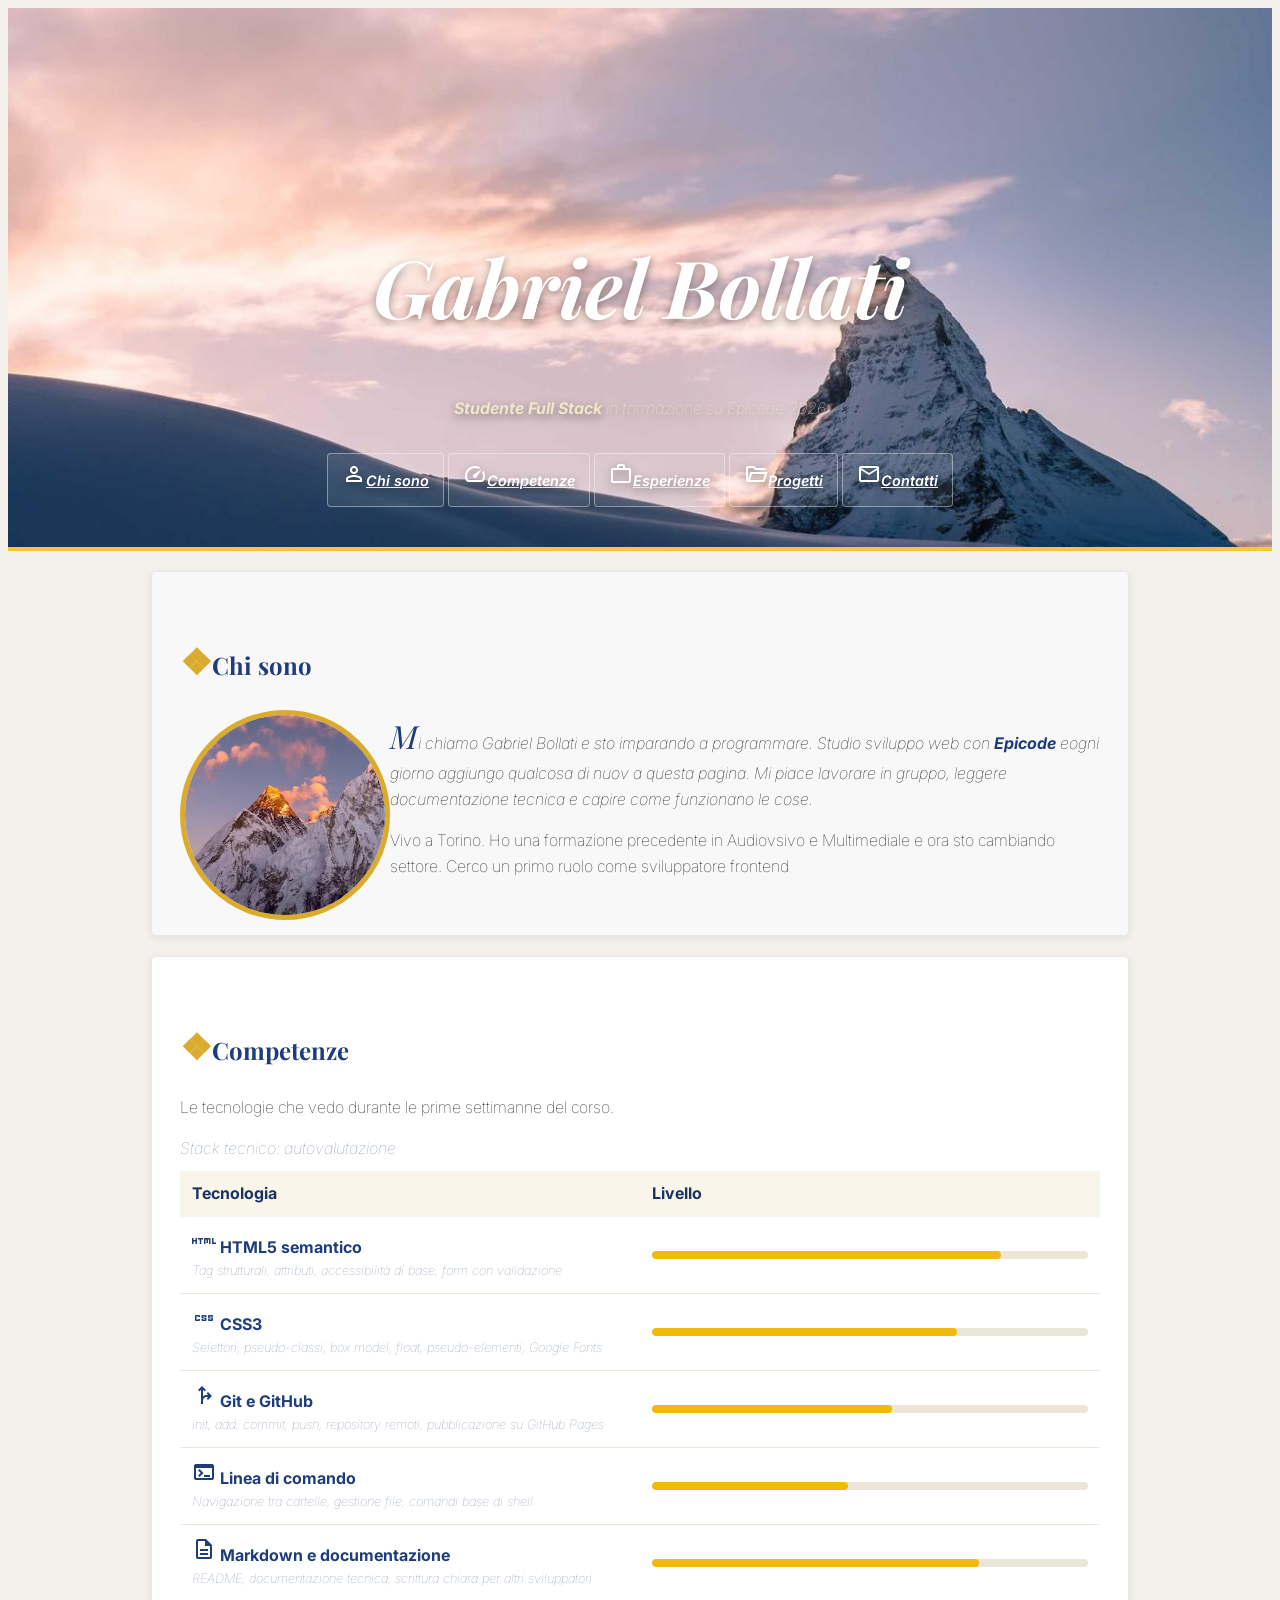
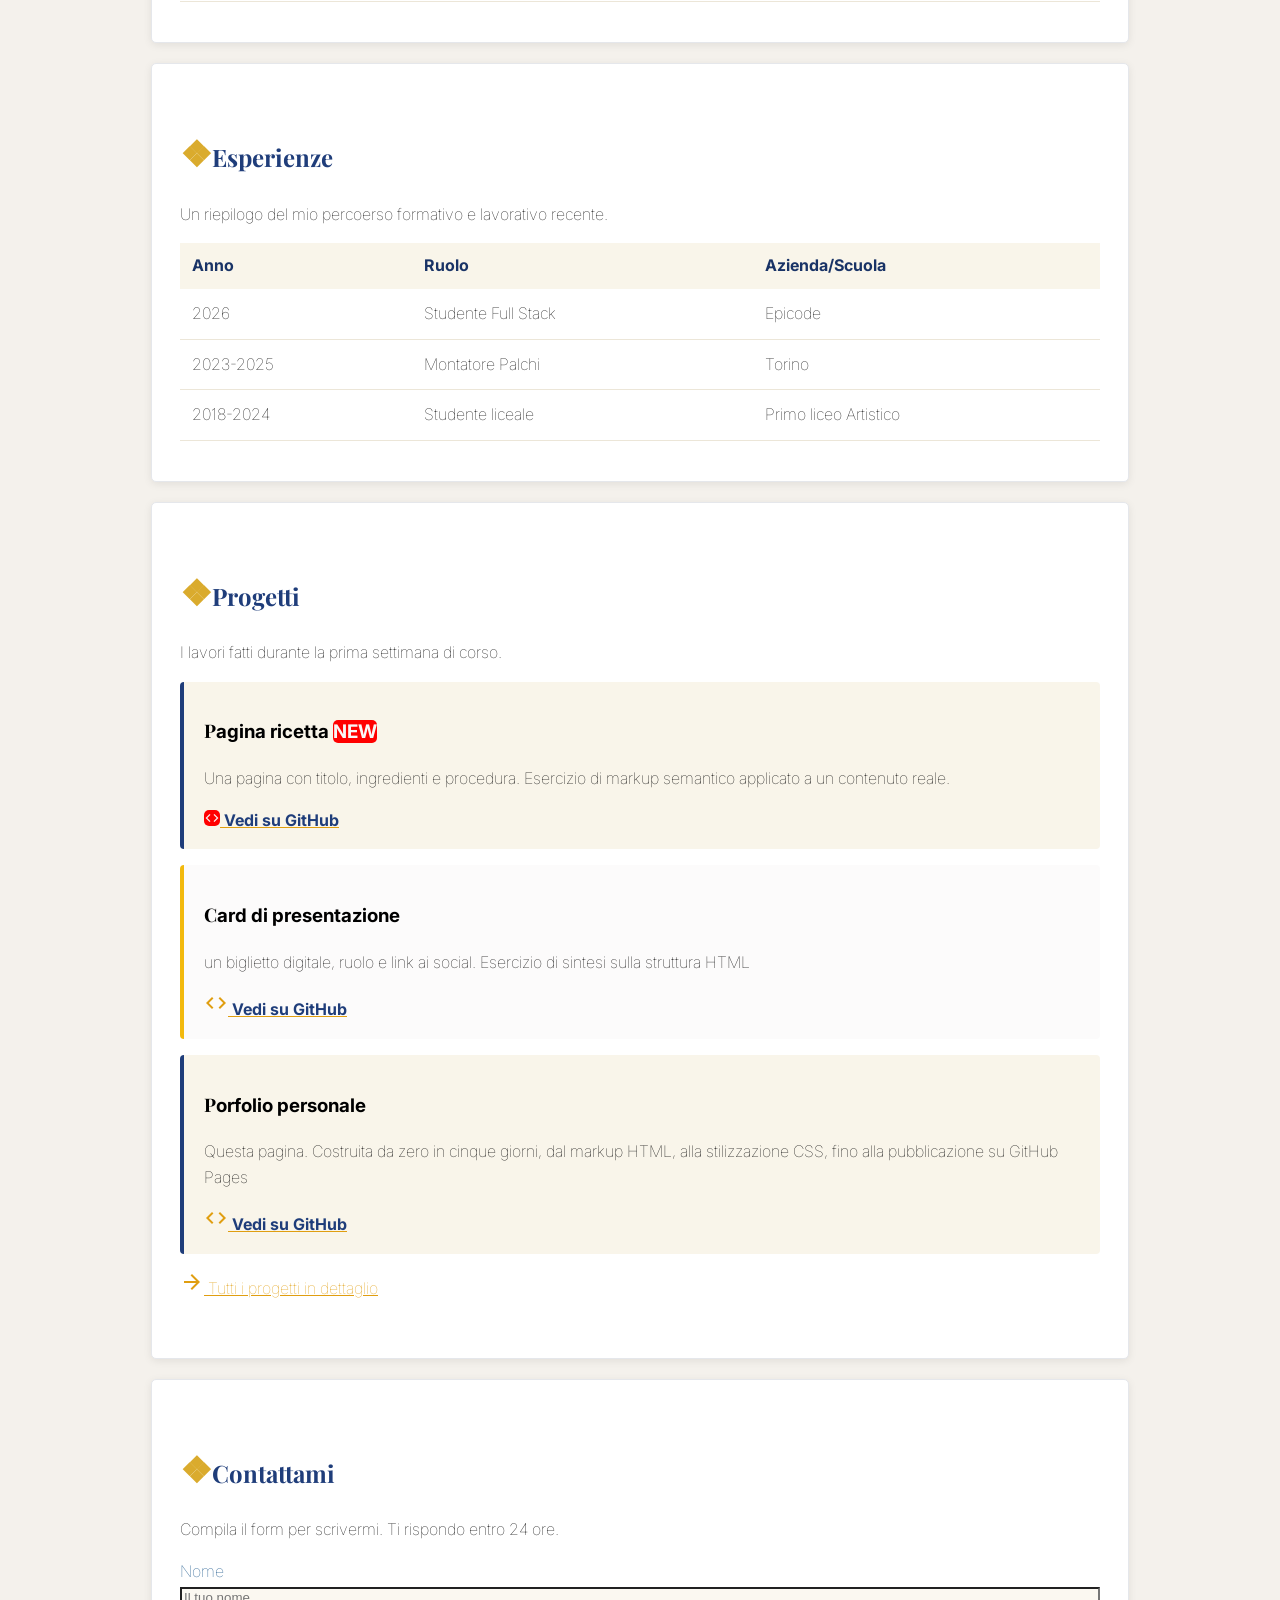
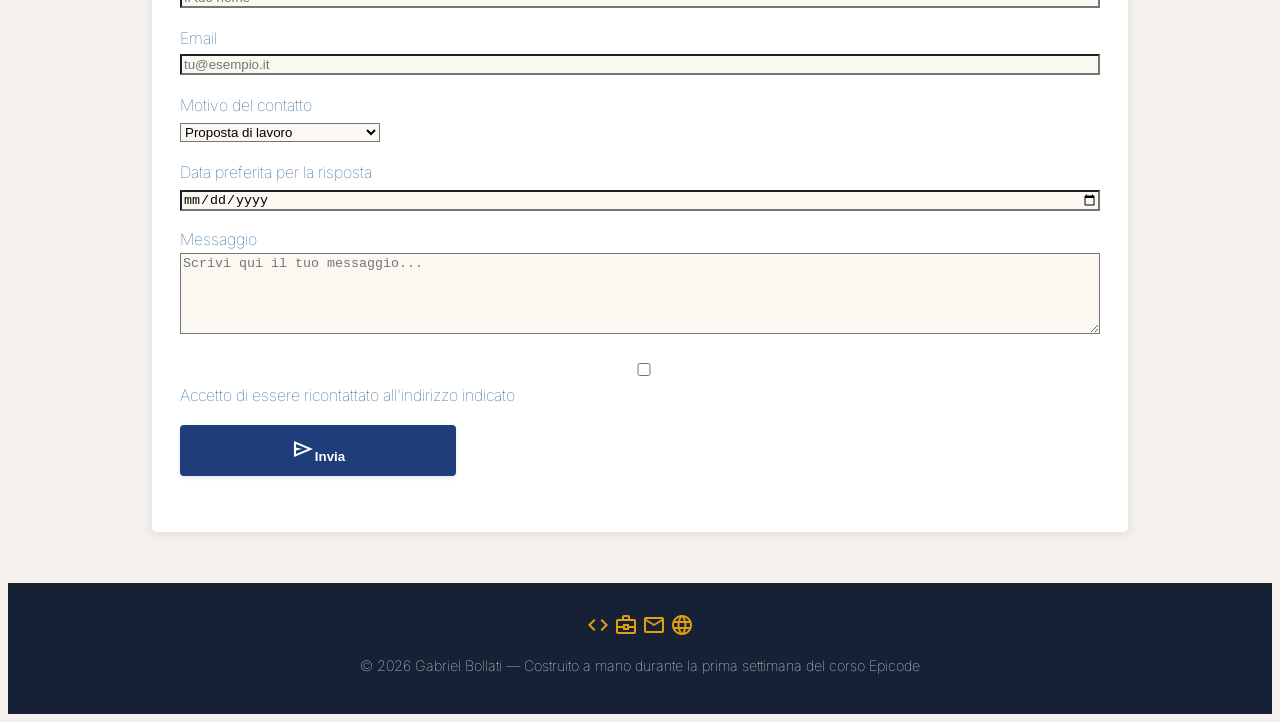
==== commit bf0eb93e: "5°Commit aggiornamento repo aggiornamento repo, aggiunta seconda pagina .html dei progetti" ====
--- a/index.html
+++ b/index.html
@@ -18,27 +18,17 @@
 <body>
     <main>
         <header>
-            <div class="navbar">
-                <h1> Gabriel Bollati </h1>
-                <p>
-                    <b>Studente Full Stack</b> corso Epicode 2026
-                </p>
-                <nav>
-                    <ul>
-                        <li><a href="#chisono"><span class="material-symbols-outlined">
-                                    settings_accessibility
-                                </span><b>Chi sono</a></li>
-                        <li><a href="#Competenze"><span class="material-symbols-outlined">
-                                    work
-                                </span>Competenze</a></li>
-                        <li><a href="#Esperienze">
-
-                                </span>Esperienze</a></li>
-                        <li><a href="#progetti">progetti</a></li>
-                        <li><a href="#contatti">Contatti</a></li>
-                    </ul>
-                </nav>
-            </div>
+            <h1>Gabriel Bollati</h1>
+            <p class="sottotitolo"><b>Studente Full Stack</b> in formazione su Epicode 2026</p>
+            <nav>
+                <ul>
+                    <li><a href="#chisono"><span class="material-symbols-outlined">person</span>Chi sono</a></li>
+                    <li><a href="#Competenze"><span class="material-symbols-outlined">speed</span>Competenze</a></li>
+                    <li><a href="#Esperienze"><span class="material-symbols-outlined">work</span>Esperienze</a></li>
+                    <li><a href="#progetti"><span class="material-symbols-outlined">folder_open</span>Progetti</a></li>
+                    <li><a href="#contatti"><span class="material-symbols-outlined">mail</span>Contatti</a></li>
+                </ul>
+            </nav>
         </header>
         <div>
             <section class="chisono" id="chisono">
@@ -169,13 +159,13 @@
                             contenuto
                             reale.
                         </p>
-                        <a href="https://github.com/Ilbollit0?tab=repositories"><b>Vedi su GitHub</b></a>
+                        <a href="https://github.com/Ilbollit0?tab=repositories"><span class="material-symbols-outlined">code</span> <b>Vedi su GitHub</b></a>
                     </section>
 
                     <section class="curriculum">
                         <h3> Card di presentazione </h3>
                         <p> un biglietto digitale, ruolo e link ai social. Esercizio di sintesi sulla struttura HTML</p>
-                        <a href="https://github.com/Ilbollit0"><b>Vedi su GitHub</b></a>
+                        <a href="https://github.com/Ilbollit0"><span class="material-symbols-outlined">code</span> <b>Vedi su GitHub</b></a>
                     </section>
                     <section class="portfolio">
                         <h3>Porfolio personale</h3>
@@ -183,8 +173,12 @@
                             fino
                             alla pubblicazione su GitHub Pages
                         </p>
-                        <a href="https://github.com/Ilbollit0?tab=repositories"><b>Vedi su GitHub</b></a>
+                        <a href="https://github.com/Ilbollit0?tab=repositories"><span class="material-symbols-outlined">code</span> <b>Vedi su GitHub</b></a>
                     </section>
+                    <p class="tutti"><a href="progetti.html"><span
+                                class="material-symbols-outlined">arrow_forward</span> Tutti i progetti in dettaglio</a>
+                    </p>
+
             </div>
 
             <div class="contatti">
@@ -242,7 +236,8 @@
         <div class="social">
             <a href="https://github.com/Ilbollit0" target="_blank" rel="noopener" aria-label="GitHub"><span
                     class="material-symbols-outlined">code</span></a>
-            <a href="#linkedin" aria-label="LinkedIn"><span class="material-symbols-outlined">business_center</span></a>
+            <a href="https://www.linkedin.com/in/gabriel-bollati-2a4904312/?isSelfProfile=true"
+                aria-label="LinkedIn"><span class="material-symbols-outlined">business_center</span></a>
             <a href="#contatti" aria-label="Email"><span class="material-symbols-outlined">mail</span></a>
             <a href="#" aria-label="Sito web"><span class="material-symbols-outlined">language</span></a>
         </div>
--- a/assets/css/style.css
+++ b/assets/css/style.css
@@ -24,6 +24,16 @@
   max-width: 920px;
 }
 
+.carddettaglio {
+  background: #fff;
+  border: 1px solid #e5e7eb;
+  border-radius: 5px;
+  box-shadow: 0 2px 8px rgba(0, 0, 0, 0.08);
+  padding: 40px 28px;
+  margin: 20px auto;
+  max-width: 920px;
+}
+
 .esperienze {
   background: #fff;
   border: 1px solid #e5e7eb;
@@ -34,7 +44,7 @@
   max-width: 920px;
 }
 
-.progetti span{
+.pagina-ricetta span{
   font-size: 1em;
   border-radius: 5px;
   background-color: red;
@@ -71,10 +81,8 @@
   font-family: "Playfair Display";
 }
 
-.navbar ul {
-  color: rgb(248, 248, 248);
-  list-style-type: none;
-  padding: 0;
+td span{
+  color: #1f3d7a;
 }
 
 span {
@@ -87,10 +95,16 @@
 }
 
 nav li {
-  padding-right: 10px;
   text-align: center;
   display: inline-block;
   border-radius: 5px solid rgba(255, 255, 255, 0.3);
+}
+
+nav ul{
+  list-style: none;
+  margin: 0;
+  padding: 0;
+  gap: 10px;
 }
 
 .navbar {
@@ -107,24 +121,25 @@
 header {
   background-image: url("/assets/images/header-bg.jpg");
   background-size: cover;
-  padding: 0;
   background-position: center;
   text-align: center;
   line-height: 2.4;
   padding: 60px 20px 40px;
   border-bottom: 4px solid hsl(45, 90%, 60%);
   font-weight: bold;
-
   font-style: italic;
   text-shadow: 0 3px 10px rgba(0, 0, 0, 0.4);
 }
 
 p {
+
   font-weight: 10;
 }
 
-.navbar p {
+header p {
   color: #f0e7c8;
+   margin: 0.4rem 0 1.6rem;
+  font-style: italic;
 }
 
 h1 {
@@ -242,7 +257,7 @@
   display: block;
   height: 100%;
   background: #f2b90d;
-  border-radius: 99px;
+  border-radius: 100px;
 }
 
 .pagina-ricetta {
@@ -330,6 +345,32 @@
 .social {
   display: inline;
   text-align: center;
-  gap: 0px;
+  gap: px;
   margin-bottom: 14px;
 }
+
+
+.dettaglio h2 {
+  font-size: 2rem;
+}
+
+code {
+  font-size: 0.9em;
+}
+
+.link-github {
+  font-weight: 600;
+}
+
+nav a,
+.header {
+  display: inline-block;
+  align-items: center;
+  padding: 8px 14px;
+  color: #fff;
+  font-size: 0.9rem;
+  font-weight: 600;
+  border: 1px solid rgba(255, 255, 255, 0.4);
+  border-radius: 4px;
+  background: rgba(255, 255, 255, 0.08);
+}
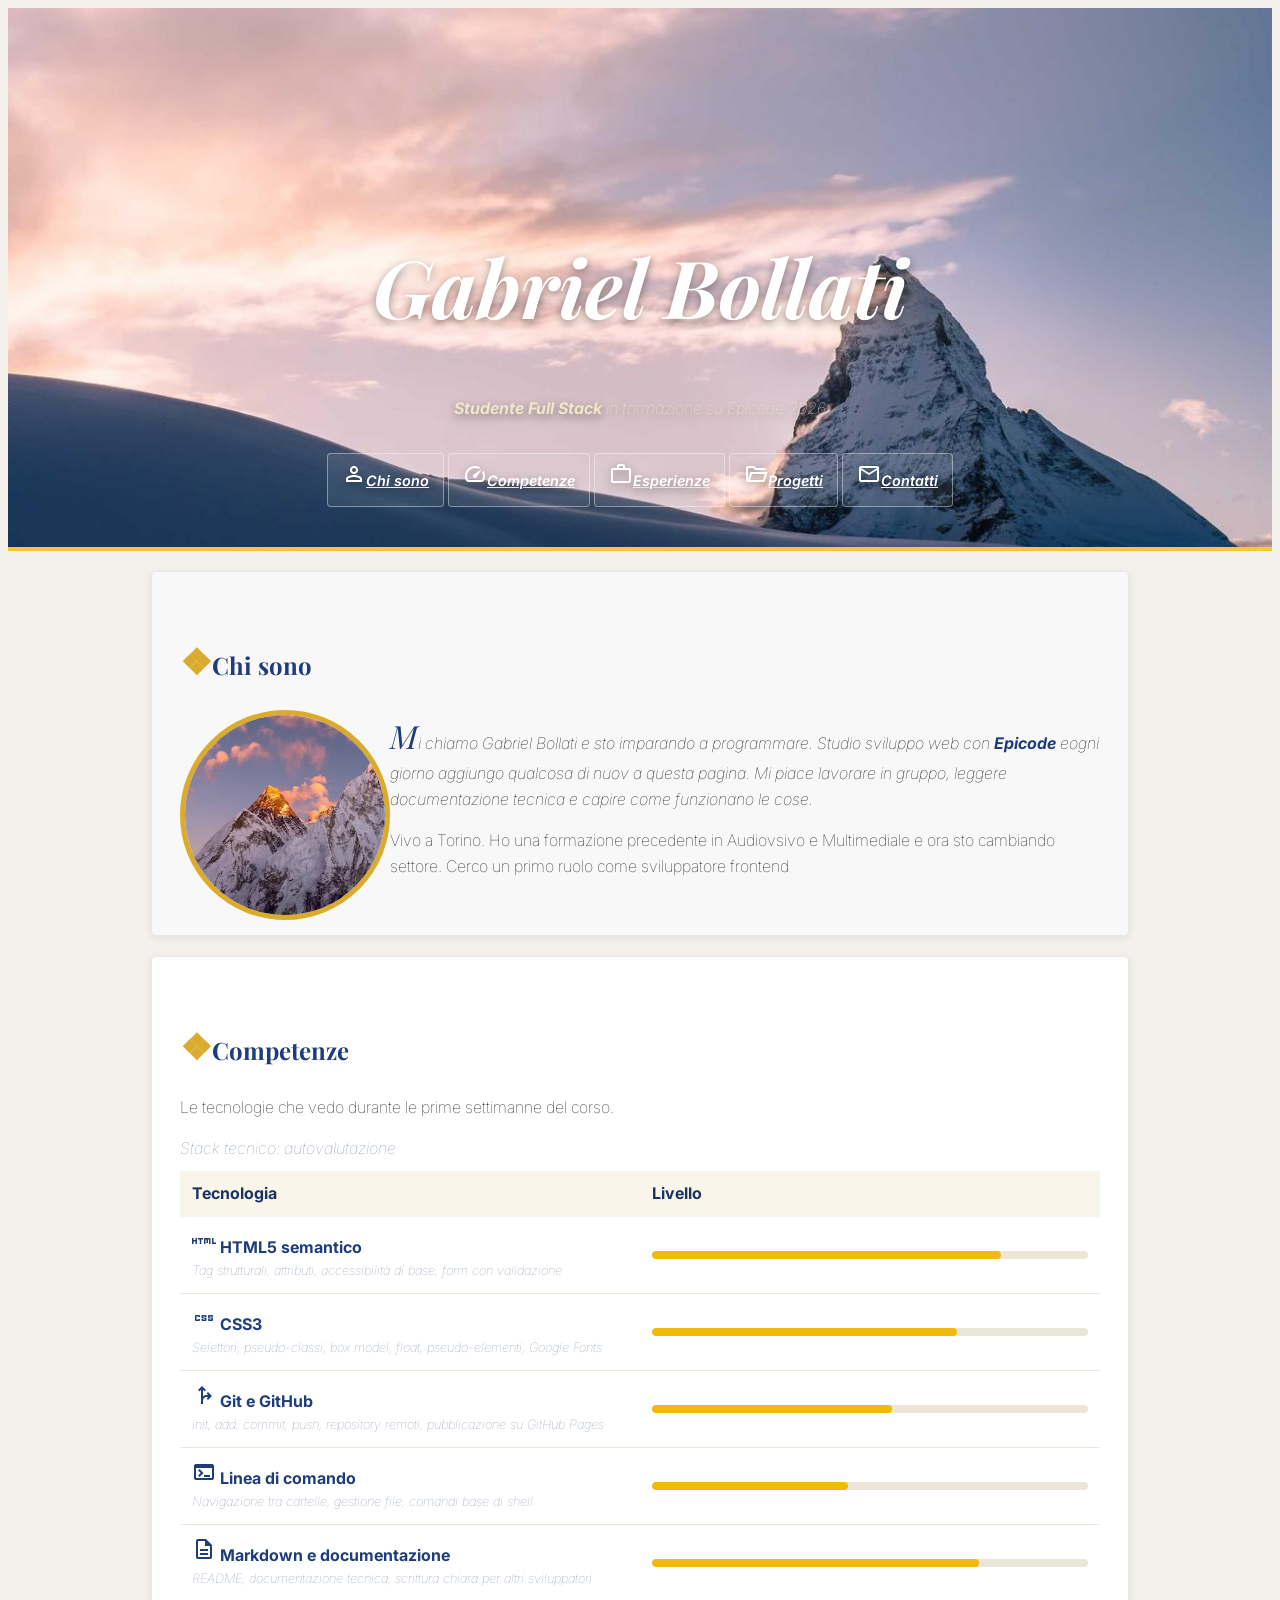
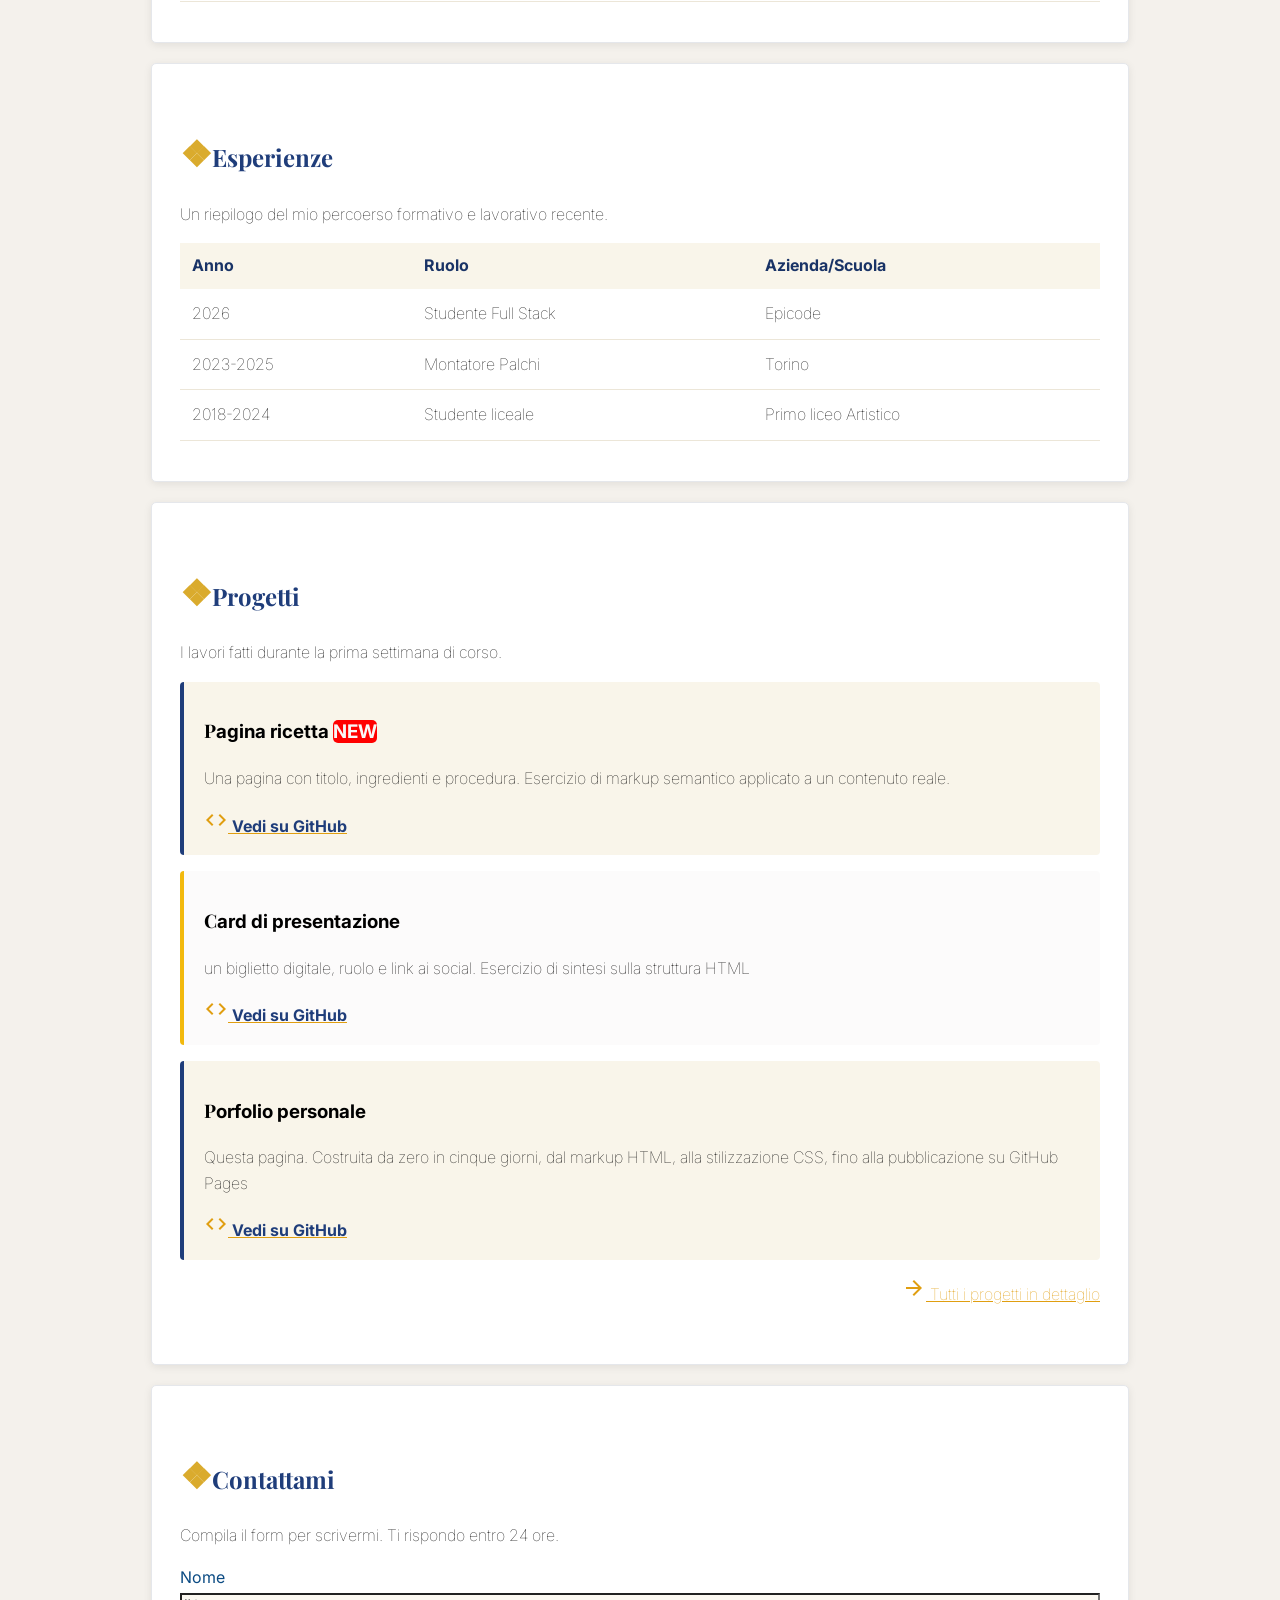
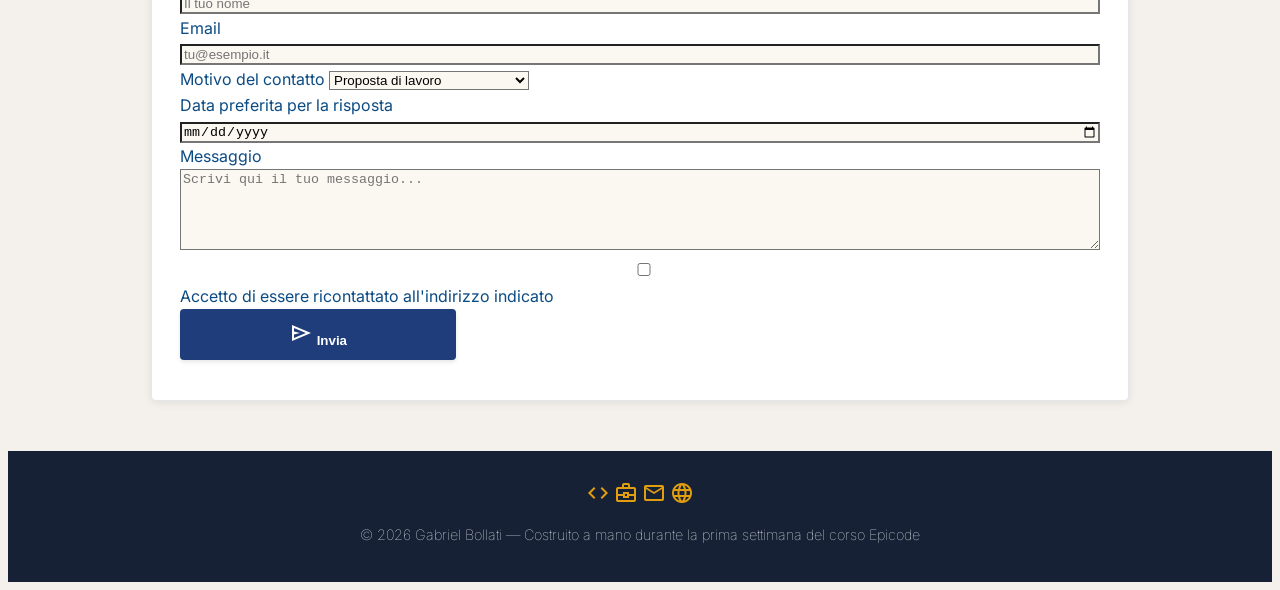
==== commit 46d3533e: "Commit update" ====
--- a/index.html
+++ b/index.html
@@ -159,13 +159,15 @@
                             contenuto
                             reale.
                         </p>
-                        <a href="https://github.com/Ilbollit0?tab=repositories"><span class="material-symbols-outlined">code</span> <b>Vedi su GitHub</b></a>
+                        <a href="https://github.com/Ilbollit0?tab=repositories"><span
+                                class="material-symbols-outlined">code</span> <b>Vedi su GitHub</b></a>
                     </section>
 
                     <section class="curriculum">
                         <h3> Card di presentazione </h3>
                         <p> un biglietto digitale, ruolo e link ai social. Esercizio di sintesi sulla struttura HTML</p>
-                        <a href="https://github.com/Ilbollit0"><span class="material-symbols-outlined">code</span> <b>Vedi su GitHub</b></a>
+                        <a href="https://github.com/Ilbollit0"><span class="material-symbols-outlined">code</span>
+                            <b>Vedi su GitHub</b></a>
                     </section>
                     <section class="portfolio">
                         <h3>Porfolio personale</h3>
@@ -173,7 +175,8 @@
                             fino
                             alla pubblicazione su GitHub Pages
                         </p>
-                        <a href="https://github.com/Ilbollit0?tab=repositories"><span class="material-symbols-outlined">code</span> <b>Vedi su GitHub</b></a>
+                        <a href="https://github.com/Ilbollit0?tab=repositories"><span
+                                class="material-symbols-outlined">code</span> <b>Vedi su GitHub</b></a>
                     </section>
                     <p class="tutti"><a href="progetti.html"><span
                                 class="material-symbols-outlined">arrow_forward</span> Tutti i progetti in dettaglio</a>
@@ -181,69 +184,63 @@
 
             </div>
 
-            <div class="contatti">
-                <section id="contatti">
-                    <h2>Contattami</h2>
-                    <p>Compila il form per scrivermi. Ti rispondo entro 24 ore.</p>
-
-                    <form action="#" method="POST">
-
-                        <p>
-                            <label for="nome">Nome</label><br>
-                            <input type="text" id="nome" name="nome" class="focus" placeholder="Il tuo nome" required>
-                        </p>
-
-                        <p>
-                            <label for="email">Email</label><br>
-                            <input type="email" id="email" name="email" class="focus" placeholder="tu@esempio.it"
-                                required>
-                        </p>
-
-                        <p>
-                            <label for="motivo">Motivo del contatto</label><br>
-                            <select id="motivo" name="motivo" class="focus">
-                                <option value="lavoro">Proposta di lavoro</option>
-                                <option value="collaborazione">Collaborazione su un progetto</option>
-                                <option value="info">Richiesta di informazioni</option>
-                                <option value="altro">Altro</option>
-                            </select>
-                        </p>
-
-                        <p>
-                            <label for="data">Data preferita per la risposta</label><br>
-                            <input type="date" id="data" name="data" class="focus">
-                        </p>
-
-                        <p>
-                            <label for="messaggio">Messaggio</label><br>
-                            <textarea id="messaggio" name="messaggio" class="focus" rows="5"
-                                placeholder="Scrivi qui il tuo messaggio..." required></textarea>
-                        </p>
-
-                        <p>
-                            <input type="checkbox" id="consenso" name="consenso" required>
-                            <label for="consenso">Accetto di essere ricontattato all'indirizzo indicato</label>
-                        </p>
-                        <p>
-                            <button type="submit"><span class="material-symbols-outlined">send</span>Invia</button>
-                        </p>
-
-                    </form>
-                </section>
-            </div>
+            <section class="card contatti" id="contatti">
+                <h2>Contattami</h2>
+                <p>Compila il form per scrivermi. Ti rispondo entro 24 ore.</p>
+
+                <form action="#" method="POST">
+                    <div class="campo">
+                        <label for="nome">Nome</label>
+                        <input type="text" id="nome" name="nome" placeholder="Il tuo nome" required>
+                    </div>
+
+                    <div class="campo">
+                        <label for="email">Email</label>
+                        <input type="email" id="email" name="email" placeholder="tu@esempio.it" required>
+                    </div>
+
+                    <div class="campo">
+                        <label for="motivo">Motivo del contatto</label>
+                        <select id="motivo" name="motivo">
+                            <option value="lavoro">Proposta di lavoro</option>
+                            <option value="collaborazione">Collaborazione su un progetto</option>
+                            <option value="info">Richiesta di informazioni</option>
+                            <option value="altro">Altro</option>
+                        </select>
+                    </div>
+
+                    <div class="campo">
+                        <label for="data">Data preferita per la risposta</label>
+                        <input type="date" id="data" name="data">
+                    </div>
+
+                    <div class="campo">
+                        <label for="messaggio">Messaggio</label>
+                        <textarea id="messaggio" name="messaggio" rows="5" placeholder="Scrivi qui il tuo messaggio..."
+                            required></textarea>
+                    </div>
+
+                    <div class="campo consenso">
+                        <input type="checkbox" id="consenso" name="consenso" required>
+                        <label for="consenso">Accetto di essere ricontattato all'indirizzo indicato</label>
+                    </div>
+
+                    <button type="submit"><span class="material-symbols-outlined">send</span> Invia</button>
+                </form>
+            </section>
     </main>
+
     <footer>
         <div class="social">
             <a href="https://github.com/Ilbollit0" target="_blank" rel="noopener" aria-label="GitHub"><span
                     class="material-symbols-outlined">code</span></a>
-            <a href="https://www.linkedin.com/in/gabriel-bollati-2a4904312/?isSelfProfile=true"
-                aria-label="LinkedIn"><span class="material-symbols-outlined">business_center</span></a>
+            <a href="https://www.linkedin.com/in/gabriel-bollati-2a4904312/?isSelfProfile=true" target="_blank"
+                rel="noopener" aria-label="LinkedIn"><span class="material-symbols-outlined">business_center</span></a>
             <a href="#contatti" aria-label="Email"><span class="material-symbols-outlined">mail</span></a>
             <a href="#" aria-label="Sito web"><span class="material-symbols-outlined">language</span></a>
         </div>
         <p>&copy; 2026 Gabriel Bollati — Costruito a mano durante la prima settimana del corso Epicode</p>
     </footer>
-    </footer>
 </body>
 
 </html>
--- a/assets/css/style.css
+++ b/assets/css/style.css
@@ -44,7 +44,11 @@
   max-width: 920px;
 }
 
-.pagina-ricetta span{
+.tutti{
+  text-align: right;
+}
+
+.badge{
   font-size: 1em;
   border-radius: 5px;
   background-color: red;
@@ -70,6 +74,17 @@
   margin: 20px auto;
   max-width: 920px;
 }
+
+.contatti form p {
+  margin: 0 0 16px;
+}
+contatti label {
+  display: inline-block;
+  margin-bottom: 4px;
+  font-weight: 600;
+  color: #1f3d7a;
+}
+
 
 .testoCorsivo::first-letter {
   font-family: "Playfair Display";
@@ -318,6 +333,7 @@
   border-radius: 4px;
   box-shadow: 0 2px 4px rgba(0, 0, 0, 0.1);
   color: white;
+  cursor: pointer;
 }
 
 input{
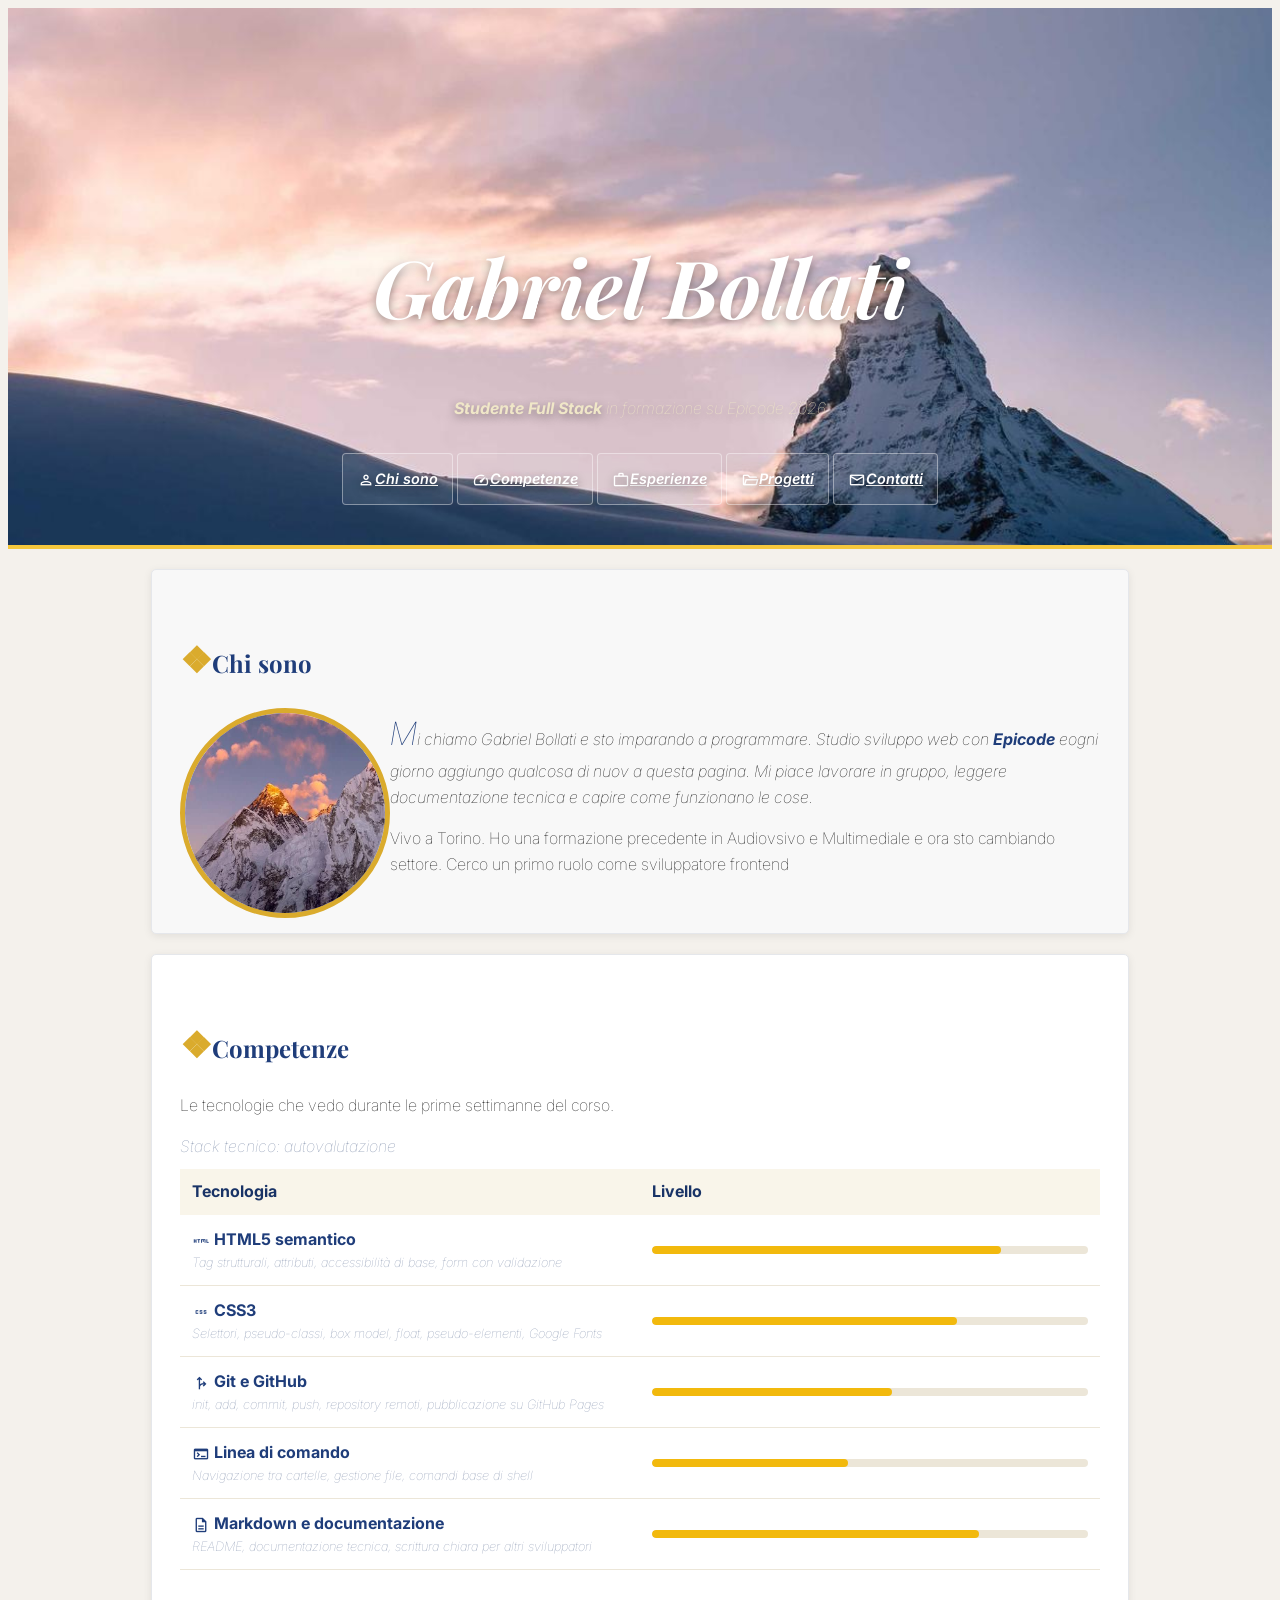
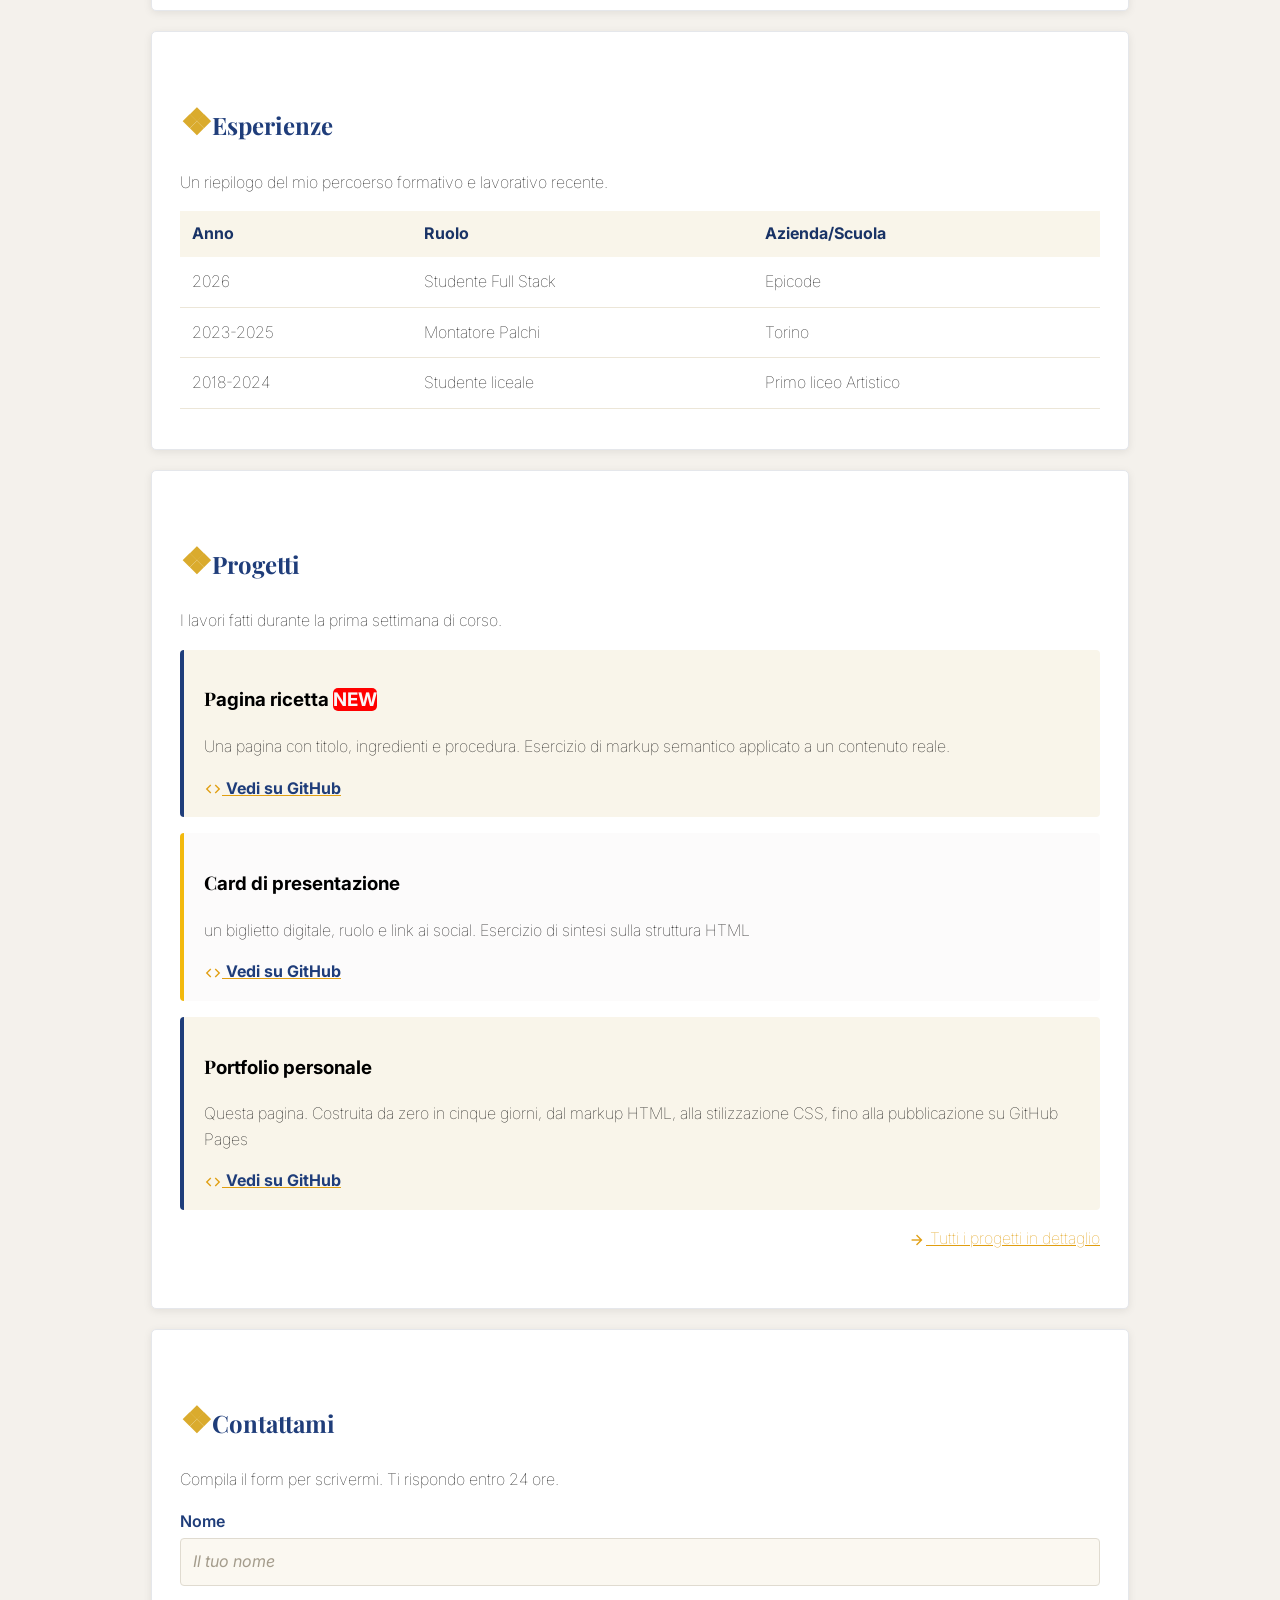
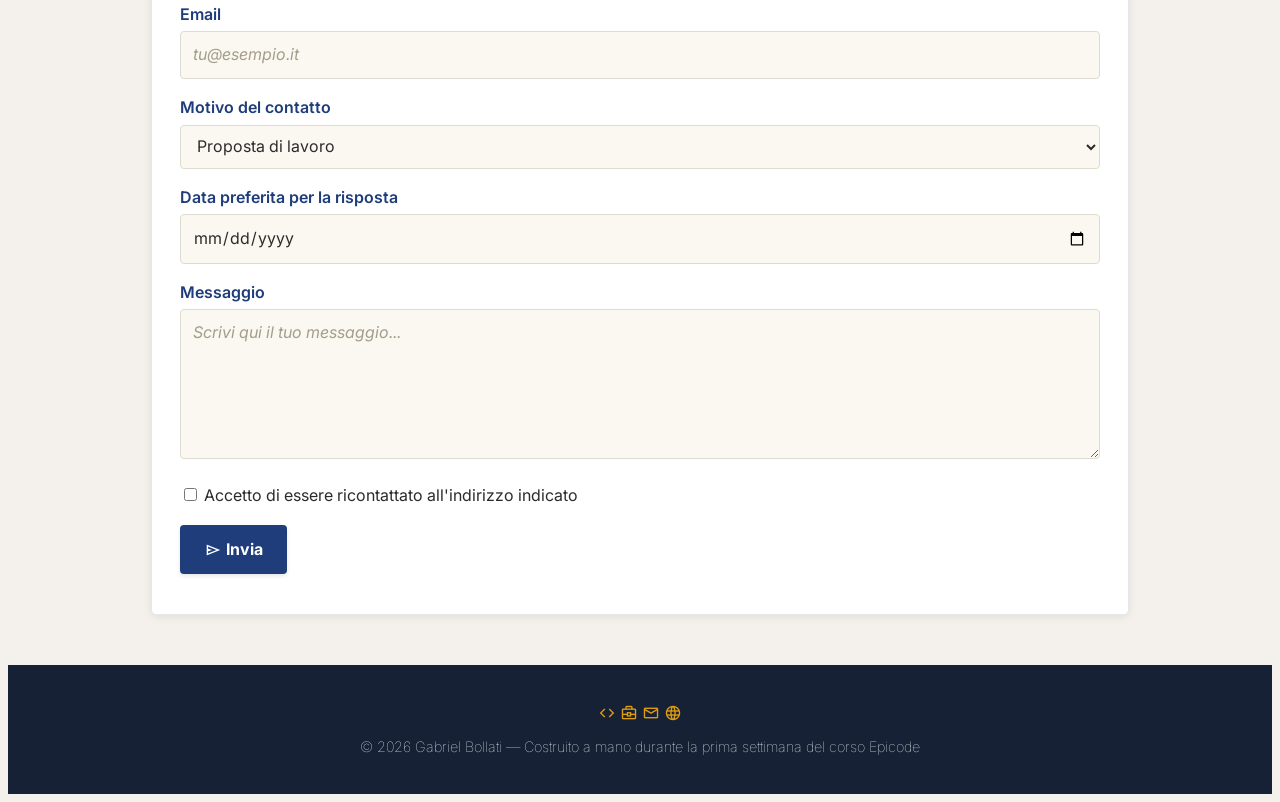
==== commit 86c867b5: "Commit update" ====
--- a/index.html
+++ b/index.html
@@ -170,7 +170,7 @@
                             <b>Vedi su GitHub</b></a>
                     </section>
                     <section class="portfolio">
-                        <h3>Porfolio personale</h3>
+                        <h3>Portfolio personale</h3>
                         <p> Questa pagina. Costruita da zero in cinque giorni, dal markup HTML, alla stilizzazione CSS,
                             fino
                             alla pubblicazione su GitHub Pages
--- a/assets/css/style.css
+++ b/assets/css/style.css
@@ -75,18 +75,11 @@
   max-width: 920px;
 }
 
-.contatti form p {
-  margin: 0 0 16px;
-}
-contatti label {
-  display: inline-block;
-  margin-bottom: 4px;
-  font-weight: 600;
-  color: #1f3d7a;
-}
-
-
-.testoCorsivo::first-letter {
+
+
+
+
+.testoCorsivo h3{
   font-family: "Playfair Display";
 }
 
@@ -299,46 +292,7 @@
   border-left: 4px solid hsl(220, 60%, 30%);
 }
 
-input:focus {
-  color: hsl(220, 60%, 30%);
-}
-
-#motivo{
-  background-color:#fbf8f1;
-}
-
-input,
-textarea {
-  width: 100%;
-  max-width: 100%;
-  box-sizing: border-box;
-}
-
-label {
-  color: rgb(11, 75, 131);
-}
-
-button:hover {
-  color: hsl(45, 90%, 80%);
-  background-color: hsl(220, 60%, 45%);
-  box-shadow: 0 4px 8px rgba(0, 0, 0, 0.15);
-}
-
-button {
-  background-color: hsl(220, 60%, 30%);
-  font-weight: bold;
-  width: 30%;
-  padding: 12px 24px;
-  border: none;
-  border-radius: 4px;
-  box-shadow: 0 2px 4px rgba(0, 0, 0, 0.1);
-  color: white;
-  cursor: pointer;
-}
-
-input{
-  background-color: #fbf8f1;
-}
+
 
 footer {
   background-color: hsl(220, 40%, 15%);
@@ -354,9 +308,6 @@
  margin: 0;
 }
 
-textarea {
-  background-color: #fbf8f1;
-}
 
 .social {
   display: inline;
@@ -389,4 +340,71 @@
   border: 1px solid rgba(255, 255, 255, 0.4);
   border-radius: 4px;
   background: rgba(255, 255, 255, 0.08);
+}
+
+.material-symbols-outlined {
+  font-size: 18px;
+  vertical-align: middle;
+}
+
+.campo {
+  margin-bottom: 16px;
+}
+
+.contatti label {
+  display: block;
+  margin-bottom: 4px;
+  font-weight: 600;
+  color: #1f3d7a;
+}
+
+.contatti input:not([type="checkbox"]),
+.contatti select,
+.contatti textarea {
+  width: 100%;
+  box-sizing: border-box;
+  padding: 10px 12px;
+  font: inherit;
+  color: #2b2b2b;
+  background: #fbf8f1;
+  border: 1px solid #e0dbd0;
+  border-radius: 4px;
+}
+
+.contatti input:focus,
+.contatti select:focus,
+.contatti textarea:focus {
+  outline: 2px solid hsl(220, 60%, 45%);
+  outline-offset: 1px;
+}
+
+.contatti ::placeholder {
+  font-style: italic;
+  color: #a49c8c;
+}
+
+.contatti .consenso label {
+  display: inline;
+  font-weight: 400;
+  color: #2b2b2b;
+}
+
+.contatti button {
+  align-items: center;
+  gap: 8px;
+  padding: 12px 24px;
+  font: inherit;
+  font-weight: 700;
+  color: #fff;
+  background: hsl(220, 60%, 30%);
+  border: none;
+  border-radius: 4px;
+  box-shadow: 0 2px 4px rgba(0, 0, 0, 0.1);
+  cursor: pointer;
+}
+
+.contatti button:hover {
+  color: hsl(45, 90%, 80%);
+  background: hsl(220, 60%, 45%);
+  box-shadow: 0 4px 8px rgba(0, 0, 0, 0.15);
 }
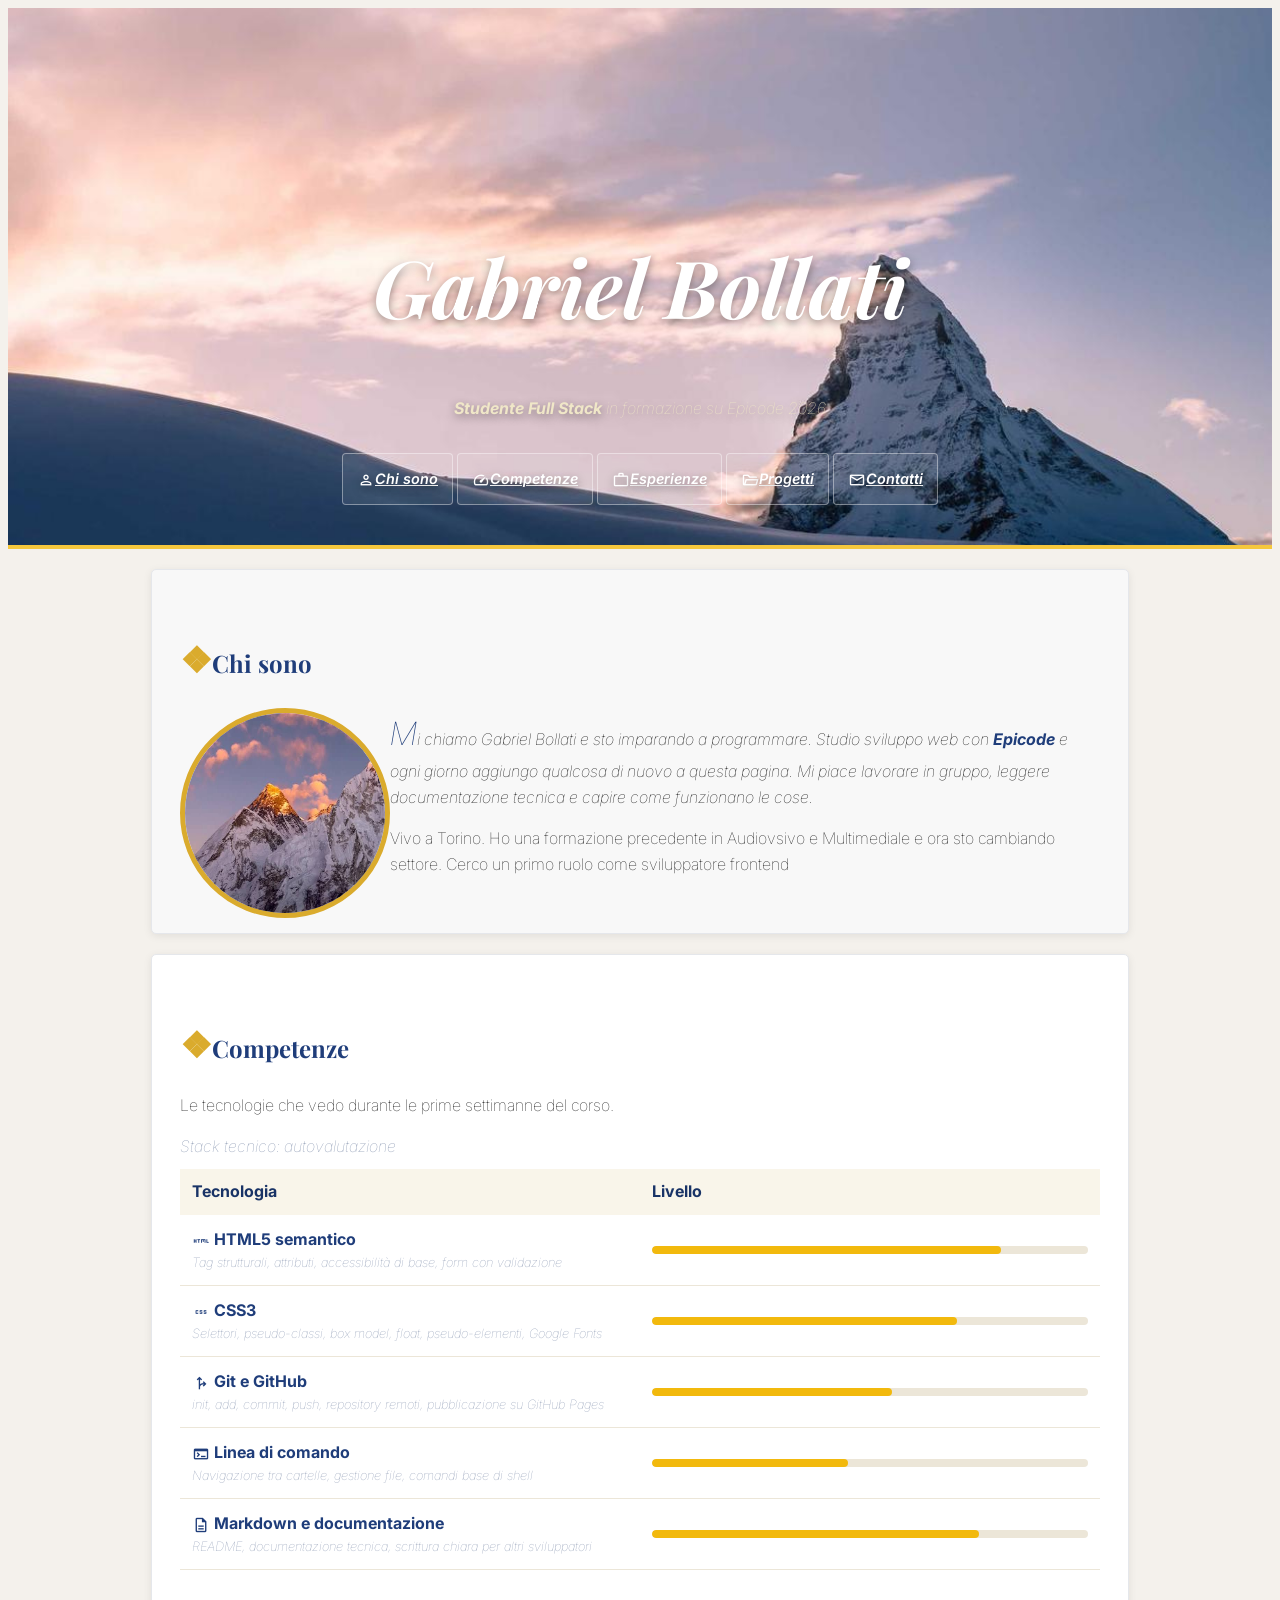
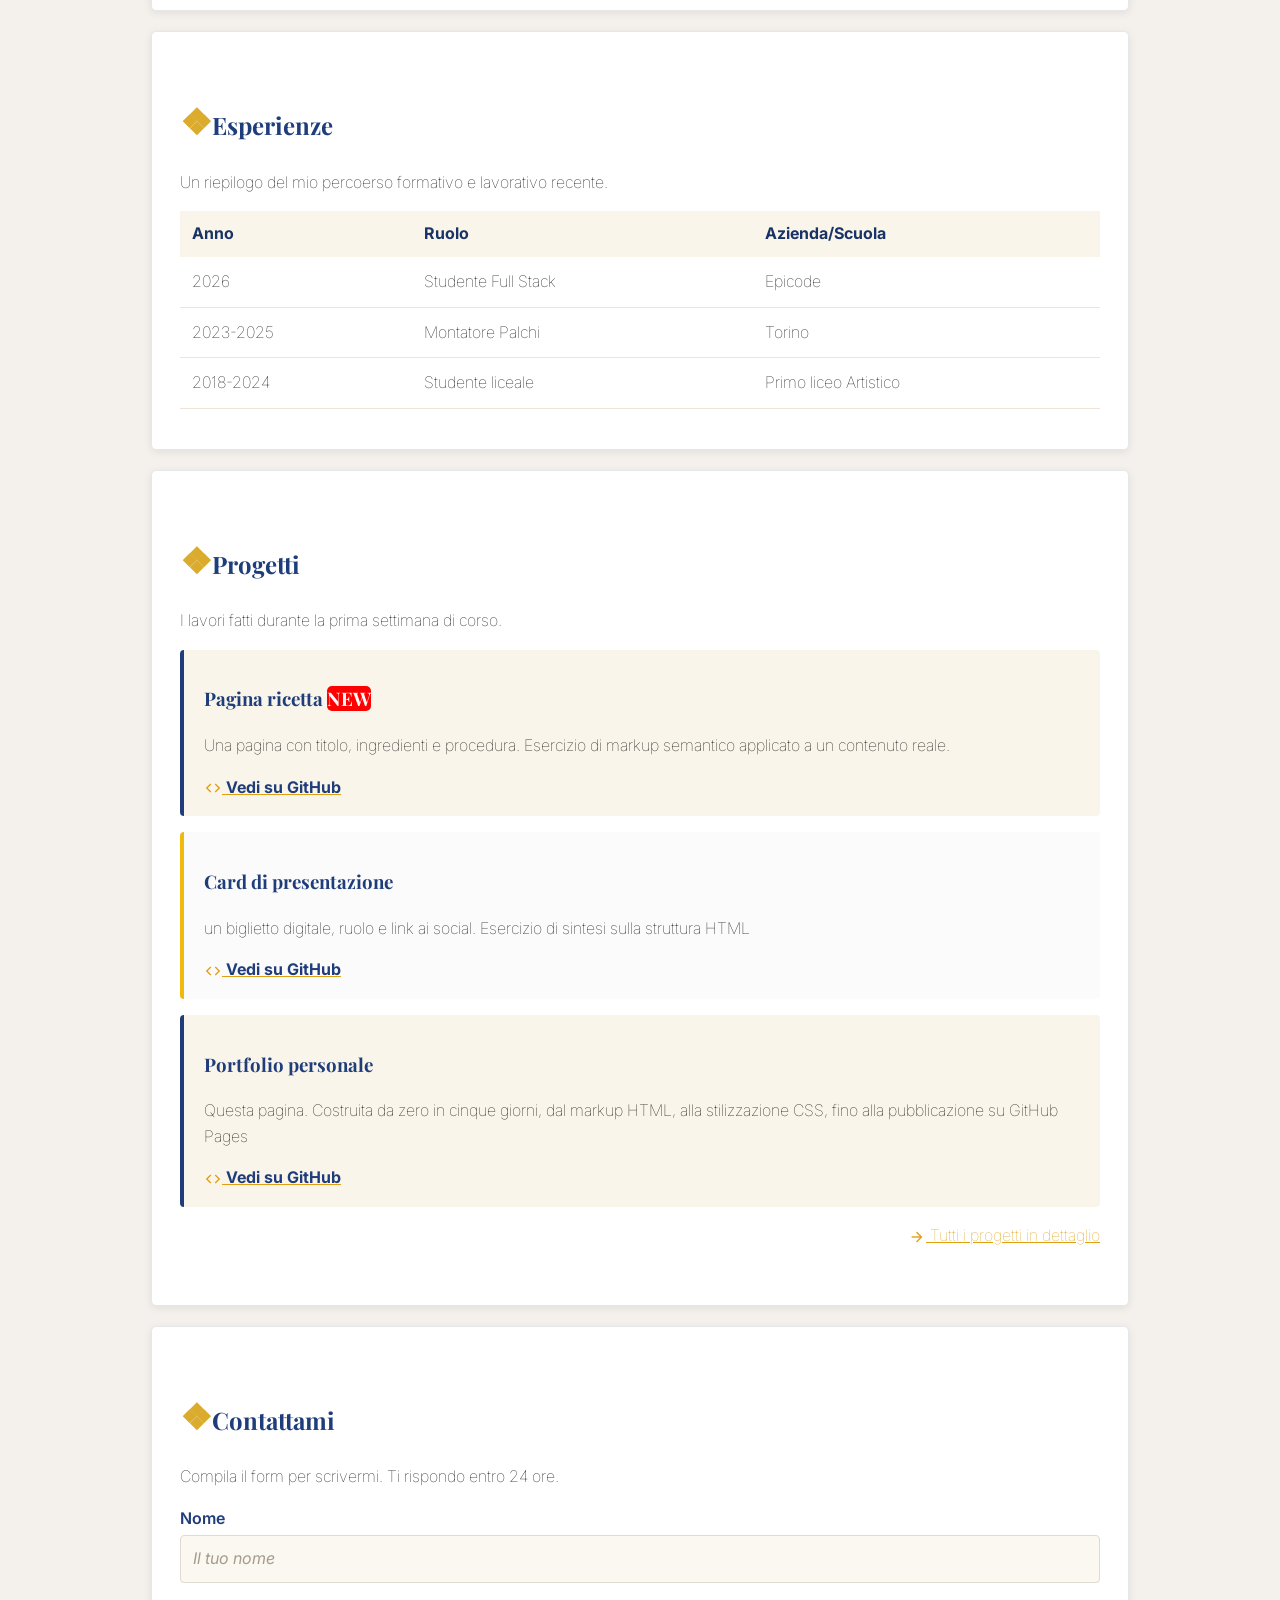
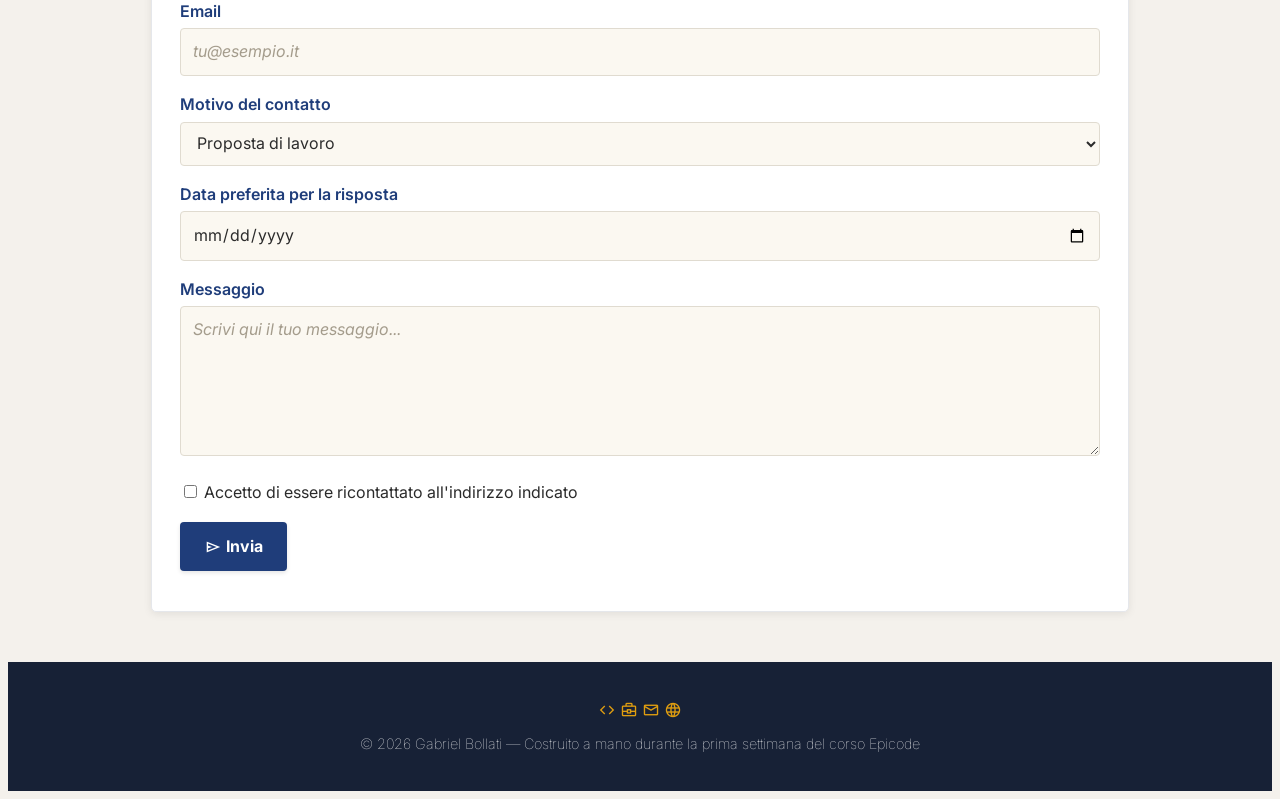
==== commit 2ae5edc7: "Commit update" ====
--- a/index.html
+++ b/index.html
@@ -39,8 +39,8 @@
                 <div class="testoCorsivo">
                     <p>
                         Mi chiamo Gabriel Bollati e sto imparando a programmare. Studio sviluppo web con <b>Epicode</b>
-                        eogni
-                        giorno aggiungo qualcosa di nuov a questa pagina. Mi piace lavorare in gruppo, leggere
+                        e ogni
+                        giorno aggiungo qualcosa di nuovo a questa pagina. Mi piace lavorare in gruppo, leggere
                         documentazione
                         tecnica e capire come funzionano le cose.
                     </p>
@@ -188,7 +188,7 @@
                 <h2>Contattami</h2>
                 <p>Compila il form per scrivermi. Ti rispondo entro 24 ore.</p>
 
-                <form action="#" method="POST">
+                <form action="grazie.html" method="GET">
                     <div class="campo">
                         <label for="nome">Nome</label>
                         <input type="text" id="nome" name="nome" placeholder="Il tuo nome" required>
@@ -225,7 +225,7 @@
                         <label for="consenso">Accetto di essere ricontattato all'indirizzo indicato</label>
                     </div>
 
-                    <button type="submit"><span class="material-symbols-outlined">send</span> Invia</button>
+                    <button type="submit" value="invia"><span class="material-symbols-outlined">send</span> Invia</button>
                 </form>
             </section>
     </main>
--- a/assets/css/style.css
+++ b/assets/css/style.css
@@ -79,8 +79,9 @@
 
 
 
-.testoCorsivo h3{
+ h3{
   font-family: "Playfair Display";
+  color:#1F3D7A
 }
 
 h1,
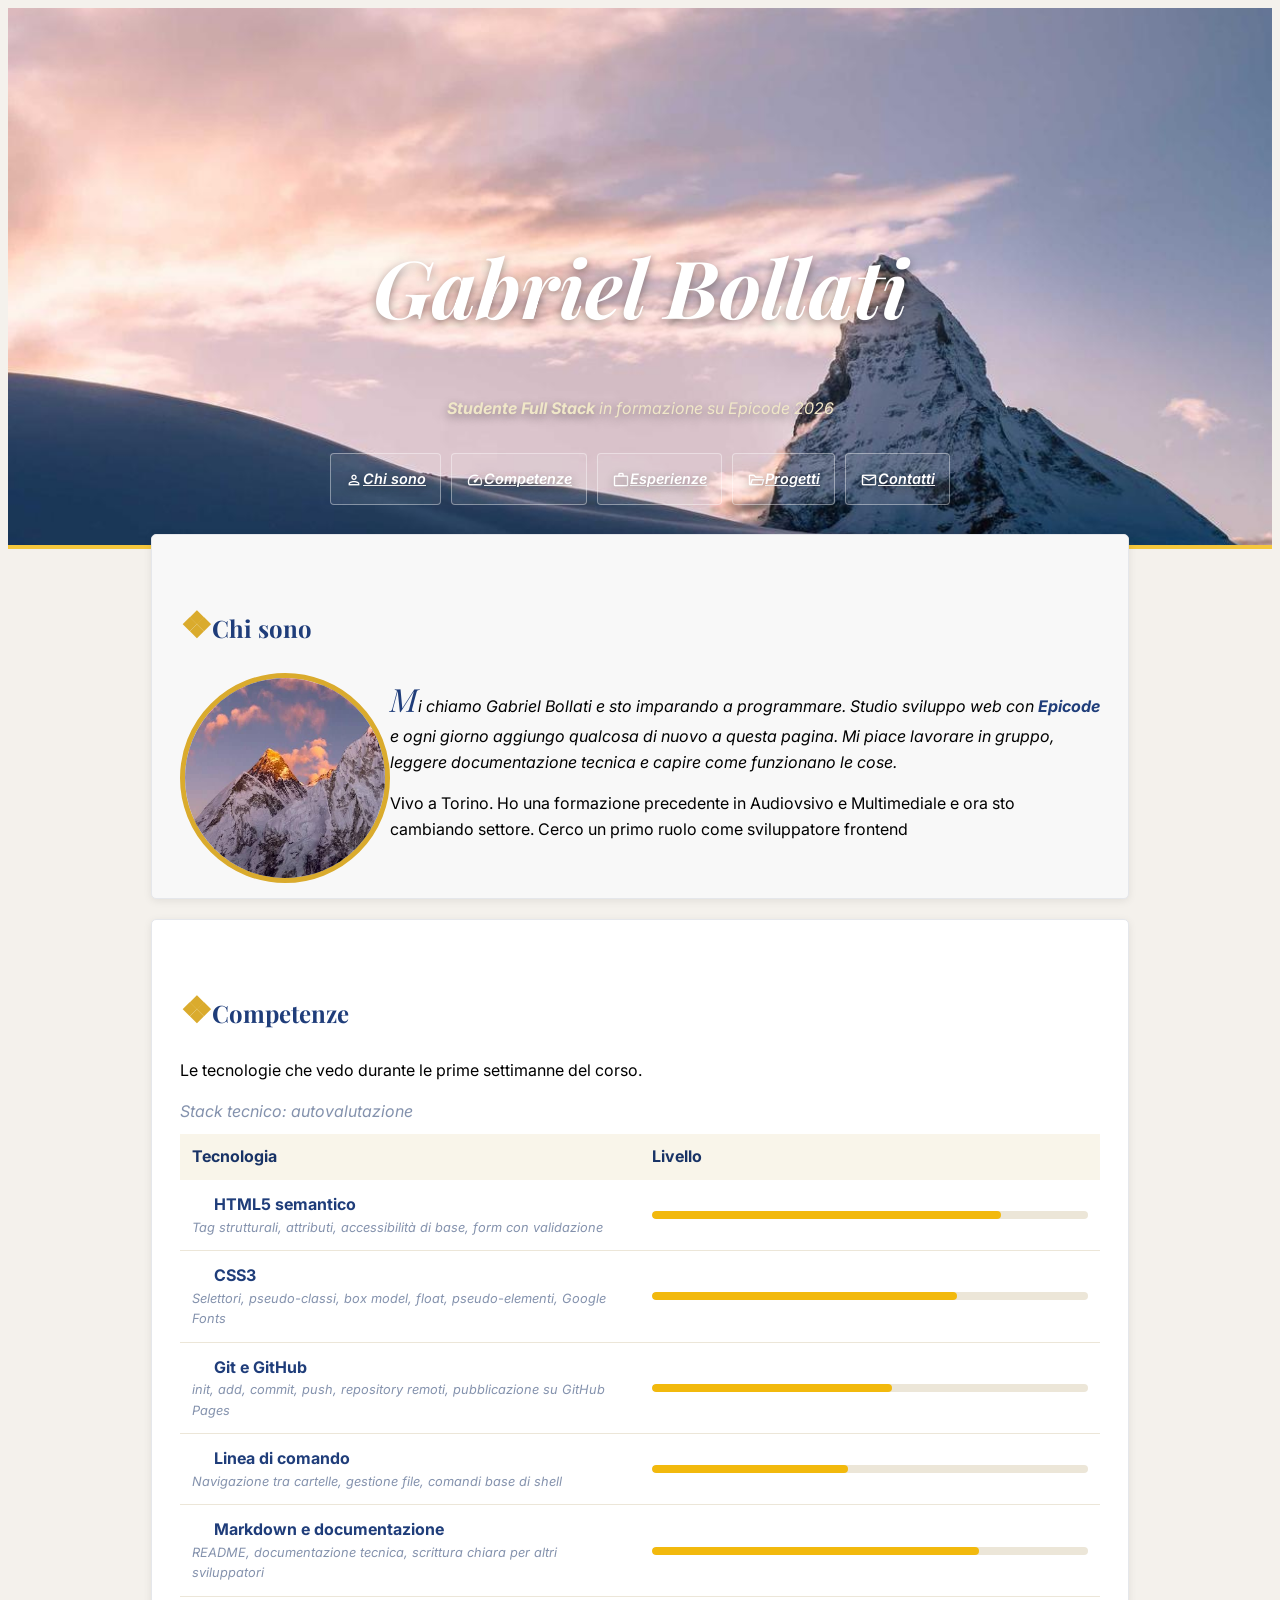
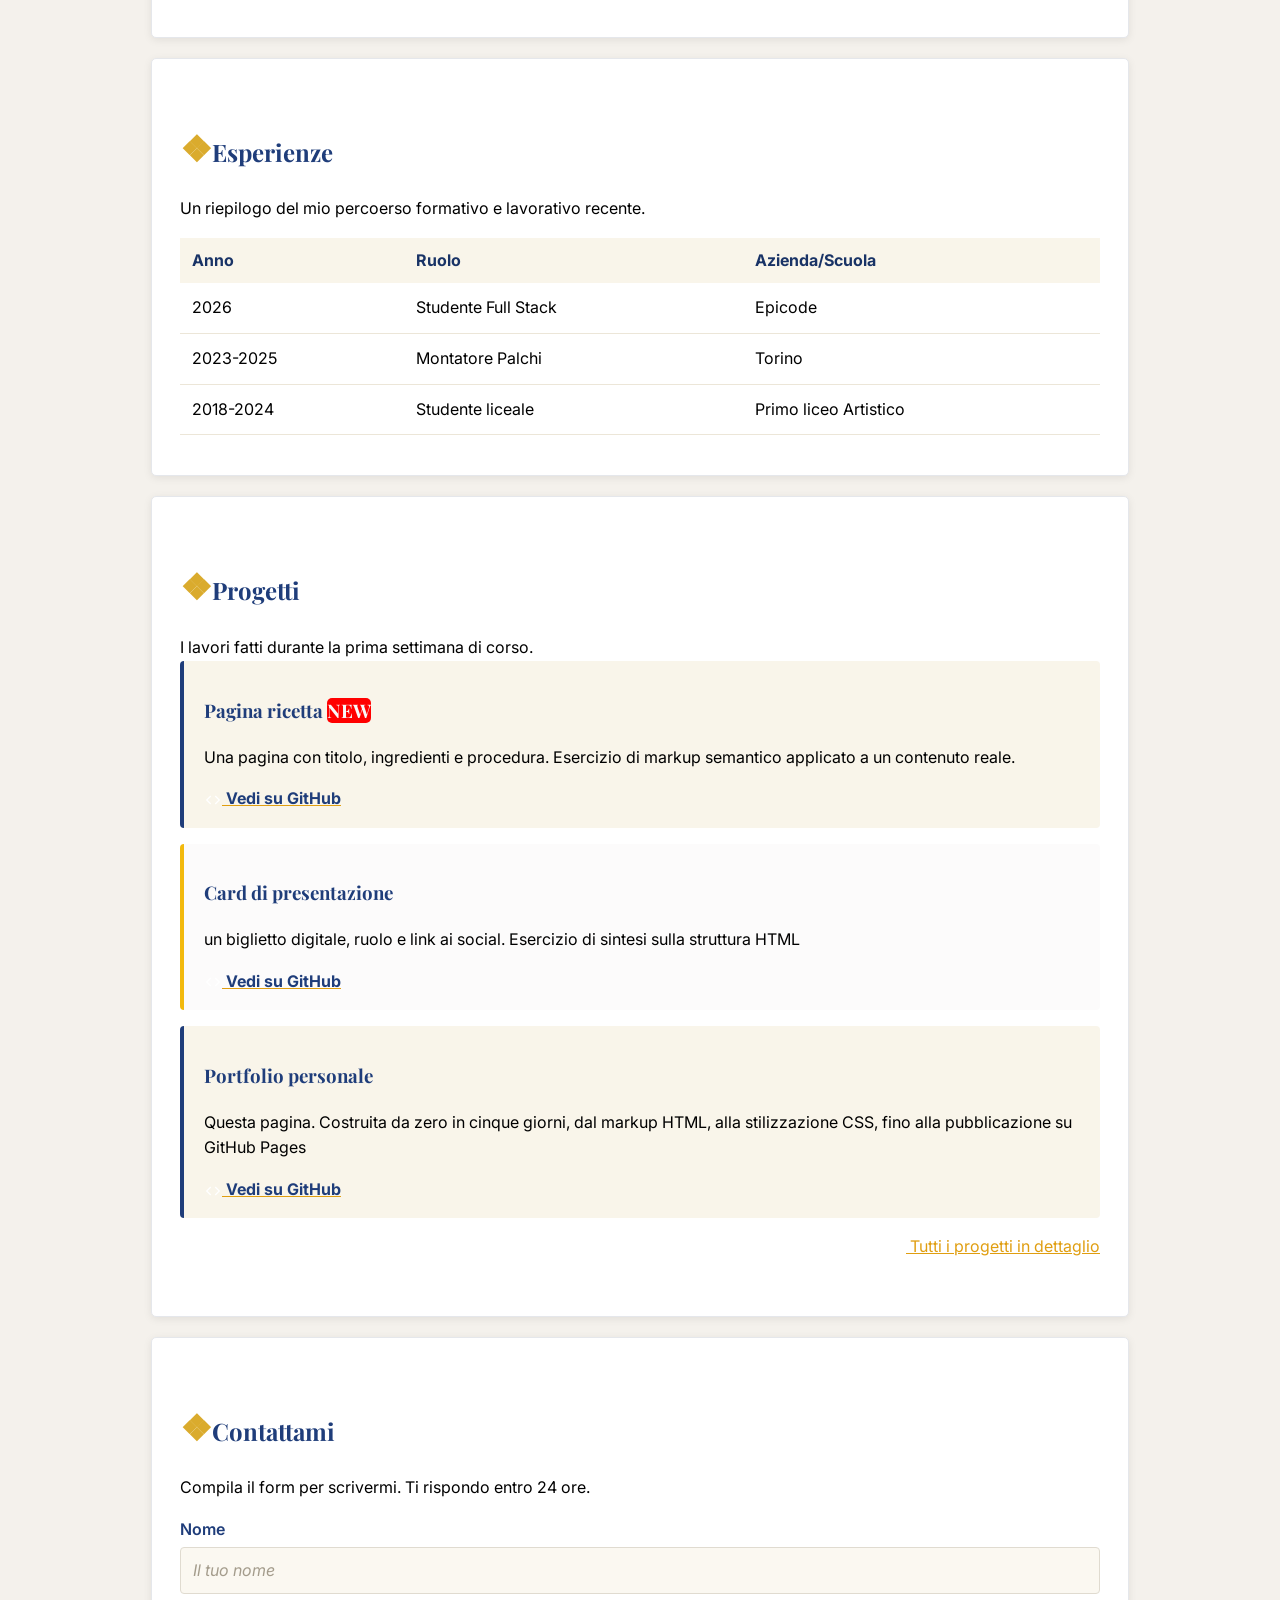
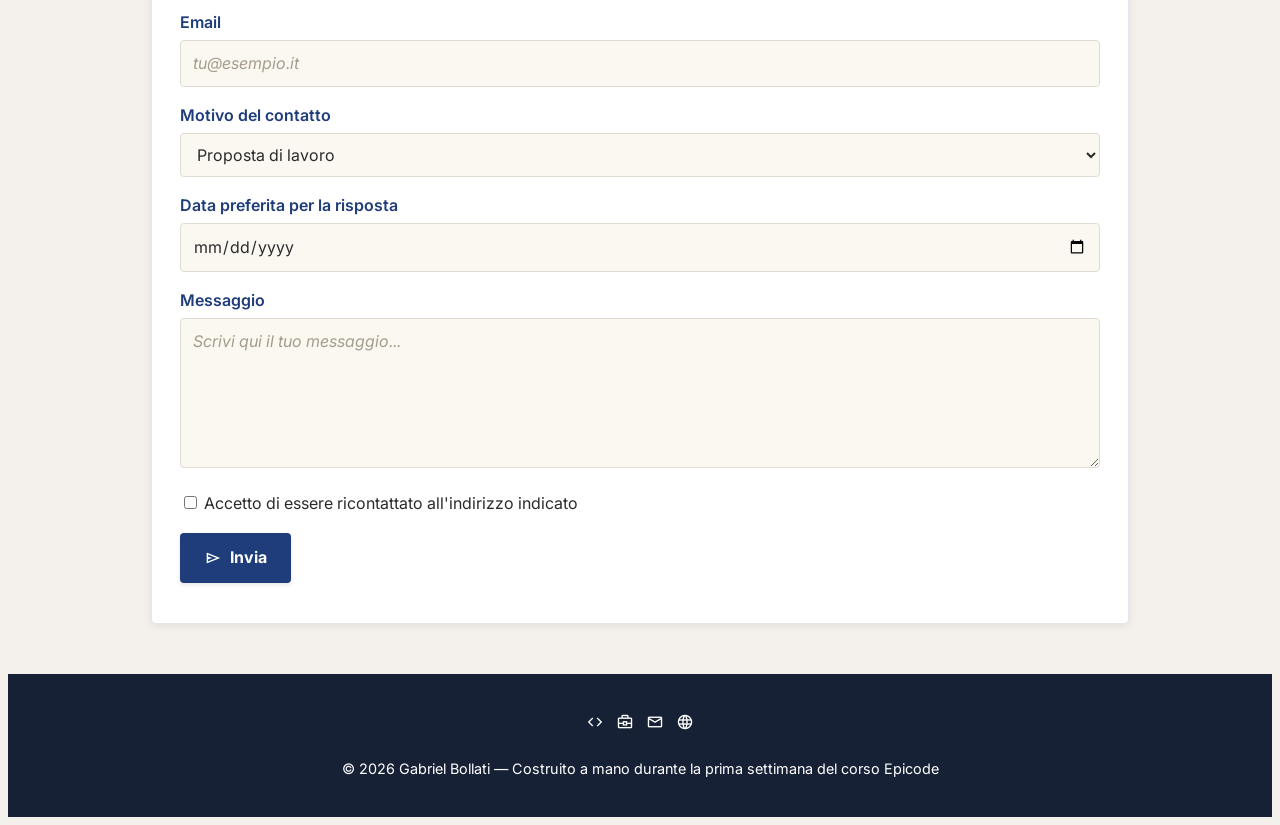
==== commit 55d0720c: "Commit di Fix Fix della ridondanza del codice, il collegamento delle immagini in CSS e mancanza del " ====
--- a/index.html
+++ b/index.html
@@ -16,218 +16,212 @@
 </head>
 
 <body>
+    <header>
+        <h1>Gabriel Bollati</h1>
+        <p class="sottotitolo"><b>Studente Full Stack</b> in formazione su Epicode 2026</p>
+        <nav>
+            <ul>
+                <li><a href="#chisono"><span class="material-symbols-outlined">person</span>Chi sono</a></li>
+                <li><a href="#Competenze"><span class="material-symbols-outlined">speed</span>Competenze</a></li>
+                <li><a href="#Esperienze"><span class="material-symbols-outlined">work</span>Esperienze</a></li>
+                <li><a href="#progetti"><span class="material-symbols-outlined">folder_open</span>Progetti</a></li>
+                <li><a href="#contatti"><span class="material-symbols-outlined">mail</span>Contatti</a></li>
+            </ul>
+        </nav>
+    </header>
+
     <main>
-        <header>
-            <h1>Gabriel Bollati</h1>
-            <p class="sottotitolo"><b>Studente Full Stack</b> in formazione su Epicode 2026</p>
-            <nav>
-                <ul>
-                    <li><a href="#chisono"><span class="material-symbols-outlined">person</span>Chi sono</a></li>
-                    <li><a href="#Competenze"><span class="material-symbols-outlined">speed</span>Competenze</a></li>
-                    <li><a href="#Esperienze"><span class="material-symbols-outlined">work</span>Esperienze</a></li>
-                    <li><a href="#progetti"><span class="material-symbols-outlined">folder_open</span>Progetti</a></li>
-                    <li><a href="#contatti"><span class="material-symbols-outlined">mail</span>Contatti</a></li>
-                </ul>
-            </nav>
-        </header>
-        <div>
-            <section class="chisono" id="chisono">
-                <h2>Chi sono</h2>
-                <div>
-                    <img src="assets/images/everest.jpg" alt="fotoprofilo" class="fotoprofilo" width="200" height="200">
-                </div>
-                <div class="testoCorsivo">
-                    <p>
-                        Mi chiamo Gabriel Bollati e sto imparando a programmare. Studio sviluppo web con <b>Epicode</b>
-                        e ogni
-                        giorno aggiungo qualcosa di nuovo a questa pagina. Mi piace lavorare in gruppo, leggere
-                        documentazione
-                        tecnica e capire come funzionano le cose.
-                    </p>
-                </div>
+        <section class="chisono" id="chisono">
+            <h2>Chi sono</h2>
+            <img src="assets/images/everest.jpg" alt="Gabriel Bollati in montagna" class="fotoprofilo" width="200"
+                height="200">
+            <div class="testoCorsivo">
                 <p>
-                    Vivo a Torino. Ho una formazione precedente in Audiovsivo e Multimediale e ora sto cambiando
-                    settore.
-                    Cerco un primo ruolo come sviluppatore frontend
+                    Mi chiamo Gabriel Bollati e sto imparando a programmare. Studio sviluppo web con <b>Epicode</b>
+                    e ogni giorno aggiungo qualcosa di nuovo a questa pagina. Mi piace lavorare in gruppo, leggere
+                    documentazione tecnica e capire come funzionano le cose.
                 </p>
+            </div>
+            <p>
+                Vivo a Torino. Ho una formazione precedente in Audiovsivo e Multimediale e ora sto cambiando
+                settore. Cerco un primo ruolo come sviluppatore frontend
+            </p>
+        </section>
+
+        <section class="competenze" id="Competenze">
+            <h2>Competenze</h2>
+            <p>
+                Le tecnologie che vedo durante le prime settimanne del corso.
+            </p>
+            <p class="titolino">Stack tecnico: autovalutazione</p>
+            <table>
+                <thead>
+                    <tr>
+                        <th>Tecnologia</th>
+                        <th>Livello</th>
+                    </tr>
+                </thead>
+                <tbody>
+                    <tr>
+                        <td class="tech">
+                            <span class="material-symbols-outlined">html</span> <b>HTML5 semantico</b>
+                            <small>Tag strutturali, attributi, accessibilità di base, form con validazione</small>
+                        </td>
+                        <td>
+                            <div class="barra"><span style="width: 80%"></span></div>
+                        </td>
+                    </tr>
+                    <tr>
+                        <td class="tech">
+                            <span class="material-symbols-outlined">css</span> <b>CSS3</b>
+                            <small>Selettori, pseudo-classi, box model, float, pseudo-elementi, Google Fonts</small>
+                        </td>
+                        <td>
+                            <div class="barra"><span style="width: 70%"></span></div>
+                        </td>
+                    </tr>
+                    <tr>
+                        <td class="tech">
+                            <span class="material-symbols-outlined">fork_right</span> <b>Git e GitHub</b>
+                            <small>init, add, commit, push, repository remoti, pubblicazione su GitHub Pages</small>
+                        </td>
+                        <td>
+                            <div class="barra"><span style="width: 55%"></span></div>
+                        </td>
+                    </tr>
+                    <tr>
+                        <td class="tech">
+                            <span class="material-symbols-outlined">terminal</span> <b>Linea di comando</b>
+                            <small>Navigazione tra cartelle, gestione file, comandi base di shell</small>
+                        </td>
+                        <td>
+                            <div class="barra"><span style="width: 45%"></span></div>
+                        </td>
+                    </tr>
+                    <tr>
+                        <td class="tech">
+                            <span class="material-symbols-outlined">description</span> <b>Markdown e
+                                documentazione</b>
+                            <small>README, documentazione tecnica, scrittura chiara per altri sviluppatori</small>
+                        </td>
+                        <td>
+                            <div class="barra"><span style="width: 75%"></span></div>
+                        </td>
+                    </tr>
+                </tbody>
+            </table>
+        </section>
+
+        <section class="esperienze" id="Esperienze">
+            <h2>Esperienze</h2>
+            <p> Un riepilogo del mio percoerso formativo e lavorativo recente. </p>
+            <table>
+                <thead>
+                    <tr>
+                        <th>Anno</th>
+                        <th>Ruolo</th>
+                        <th>Azienda/Scuola</th>
+                    </tr>
+                </thead>
+                <tbody>
+                    <tr>
+                        <td>2026</td>
+                        <td>Studente Full Stack</td>
+                        <td>Epicode</td>
+                    </tr>
+                    <tr>
+                        <td>2023-2025</td>
+                        <td>Montatore Palchi</td>
+                        <td>Torino</td>
+                    </tr>
+                    <tr>
+                        <td>2018-2024</td>
+                        <td>Studente liceale</td>
+                        <td>Primo liceo Artistico</td>
+                    </tr>
+                </tbody>
+            </table>
+        </section>
+
+        <section class="progetti" id="progetti">
+            <h2>Progetti</h2>
+            <p> I lavori fatti durante la prima settimana di corso.</p>
+
+
+            <section class="pagina-ricetta">
+                <h3>Pagina ricetta <span class="badge">NEW</span></h3>
+                <p> Una pagina con titolo, ingredienti e procedura. Esercizio di markup semantico applicato a un
+                    contenuto
+                    reale.
+                </p>
+                <a href="https://github.com/Ilbollit0?tab=repositories"><span
+                        class="material-symbols-outlined">code</span> <b>Vedi su GitHub</b></a>
             </section>
-        </div>
-        <div>
-            <section class="competenze" id="Competenze">
-                <h2>Competenze</h2>
-                <p>
-                    Le tecnologie che vedo durante le prime settimanne del corso.
-                <p class="titolino">Stack tecnico: autovalutazione</p>
-                <table>
-                    <thead>
-                        <tr>
-                            <th>Tecnologia</th>
-                            <th>Livello</th>
-                        </tr>
-                    </thead>
-                    <tbody>
-                        <tr>
-                            <td class="tech">
-                                <span class="material-symbols-outlined">html</span> <b>HTML5 semantico</b>
-                                <small>Tag strutturali, attributi, accessibilità di base, form con validazione</small>
-                            </td>
-                            <td>
-                                <div class="barra"><span style="width: 80%"></span></div>
-                            </td>
-                        </tr>
-                        <tr>
-                            <td class="tech">
-                                <span class="material-symbols-outlined">css</span> <b>CSS3</b>
-                                <small>Selettori, pseudo-classi, box model, float, pseudo-elementi, Google Fonts</small>
-                            </td>
-                            <td>
-                                <div class="barra"><span style="width: 70%"></span></div>
-                            </td>
-                        </tr>
-                        <tr>
-                            <td class="tech">
-                                <span class="material-symbols-outlined">fork_right</span> <b>Git e GitHub</b>
-                                <small>init, add, commit, push, repository remoti, pubblicazione su GitHub Pages</small>
-                            </td>
-                            <td>
-                                <div class="barra"><span style="width: 55%"></span></div>
-                            </td>
-                        </tr>
-                        <tr>
-                            <td class="tech">
-                                <span class="material-symbols-outlined">terminal</span> <b>Linea di comando</b>
-                                <small>Navigazione tra cartelle, gestione file, comandi base di shell</small>
-                            </td>
-                            <td>
-                                <div class="barra"><span style="width: 45%"></span></div>
-                            </td>
-                        </tr>
-                        <tr>
-                            <td class="tech">
-                                <span class="material-symbols-outlined">description</span> <b>Markdown e
-                                    documentazione</b>
-                                <small>README, documentazione tecnica, scrittura chiara per altri sviluppatori</small>
-                            </td>
-                            <td>
-                                <div class="barra"><span style="width: 75%"></span></div>
-                            </td>
-                        </tr>
-                    </tbody>
-                </table>
+
+            <section class="curriculum">
+                <h3> Card di presentazione </h3>
+                <p> un biglietto digitale, ruolo e link ai social. Esercizio di sintesi sulla struttura HTML</p>
+                <a href="https://github.com/Ilbollit0"><span class="material-symbols-outlined">code</span>
+                    <b>Vedi su GitHub</b></a>
             </section>
-            <div>
-                <section class="esperienze" id="Esperienze">
-                    <h2>Esperienze</h2>
-                    <p> Un riepilogo del mio percoerso formativo e lavorativo recente. </p>
-                    <table>
-                        <thead>
-                            <tr>
-                                <th>Anno</th>
-                                <th>Ruolo</th>
-                                <th>Azienda/Scuola</th>
-                            </tr>
-                        </thead>
-                        <tbody>
-                            <tr>
-                                <td>2026</td>
-                                <td>Studente Full Stack</td>
-                                <td>Epicode</td>
-                            </tr>
-                            <tr>
-                                <td>2023-2025</td>
-                                <td>Montatore Palchi</td>
-                                <td>Torino</td>
-                            </tr>
-                            <tr>
-                                <td>2018-2024</td>
-                                <td>Studente liceale</td>
-                                <td>Primo liceo Artistico</td>
-                            </tr>
-                        </tbody>
-                    </table>
-                </section>
-            </div>
-            <div>
-                <section class="progetti" id="progetti">
-                    <h2>Progetti</h2>
-                    <p> I lavori fatti durante la prima settimana di corso.</p>
-
-
-                    <section class="pagina-ricetta">
-                        <h3>Pagina ricetta <span class="badge">NEW</span></h3>
-                        <p> Una pagina con titolo, ingredienti e procedura. Esercizio di markup semantico applicato a un
-                            contenuto
-                            reale.
-                        </p>
-                        <a href="https://github.com/Ilbollit0?tab=repositories"><span
-                                class="material-symbols-outlined">code</span> <b>Vedi su GitHub</b></a>
-                    </section>
-
-                    <section class="curriculum">
-                        <h3> Card di presentazione </h3>
-                        <p> un biglietto digitale, ruolo e link ai social. Esercizio di sintesi sulla struttura HTML</p>
-                        <a href="https://github.com/Ilbollit0"><span class="material-symbols-outlined">code</span>
-                            <b>Vedi su GitHub</b></a>
-                    </section>
-                    <section class="portfolio">
-                        <h3>Portfolio personale</h3>
-                        <p> Questa pagina. Costruita da zero in cinque giorni, dal markup HTML, alla stilizzazione CSS,
-                            fino
-                            alla pubblicazione su GitHub Pages
-                        </p>
-                        <a href="https://github.com/Ilbollit0?tab=repositories"><span
-                                class="material-symbols-outlined">code</span> <b>Vedi su GitHub</b></a>
-                    </section>
-                    <p class="tutti"><a href="progetti.html"><span
-                                class="material-symbols-outlined">arrow_forward</span> Tutti i progetti in dettaglio</a>
-                    </p>
-
-            </div>
-
-            <section class="card contatti" id="contatti">
-                <h2>Contattami</h2>
-                <p>Compila il form per scrivermi. Ti rispondo entro 24 ore.</p>
-
-                <form action="grazie.html" method="GET">
-                    <div class="campo">
-                        <label for="nome">Nome</label>
-                        <input type="text" id="nome" name="nome" placeholder="Il tuo nome" required>
-                    </div>
-
-                    <div class="campo">
-                        <label for="email">Email</label>
-                        <input type="email" id="email" name="email" placeholder="tu@esempio.it" required>
-                    </div>
-
-                    <div class="campo">
-                        <label for="motivo">Motivo del contatto</label>
-                        <select id="motivo" name="motivo">
-                            <option value="lavoro">Proposta di lavoro</option>
-                            <option value="collaborazione">Collaborazione su un progetto</option>
-                            <option value="info">Richiesta di informazioni</option>
-                            <option value="altro">Altro</option>
-                        </select>
-                    </div>
-
-                    <div class="campo">
-                        <label for="data">Data preferita per la risposta</label>
-                        <input type="date" id="data" name="data">
-                    </div>
-
-                    <div class="campo">
-                        <label for="messaggio">Messaggio</label>
-                        <textarea id="messaggio" name="messaggio" rows="5" placeholder="Scrivi qui il tuo messaggio..."
-                            required></textarea>
-                    </div>
-
-                    <div class="campo consenso">
-                        <input type="checkbox" id="consenso" name="consenso" required>
-                        <label for="consenso">Accetto di essere ricontattato all'indirizzo indicato</label>
-                    </div>
-
-                    <button type="submit" value="invia"><span class="material-symbols-outlined">send</span> Invia</button>
-                </form>
+            <section class="portfolio">
+                <h3>Portfolio personale</h3>
+                <p> Questa pagina. Costruita da zero in cinque giorni, dal markup HTML, alla stilizzazione CSS,
+                    fino
+                    alla pubblicazione su GitHub Pages
+                </p>
+                <a href="https://github.com/Ilbollit0?tab=repositories"><span
+                        class="material-symbols-outlined">code</span> <b>Vedi su GitHub</b></a>
             </section>
+            <p class="tutti"><a href="progetti.html"><span class="material-symbols-outlined">arrow_forward</span> Tutti
+                    i progetti in dettaglio</a>
+            </p>
+        </section>
+
+        <section class="contatti" id="contatti">
+            <h2>Contattami</h2>
+            <p>Compila il form per scrivermi. Ti rispondo entro 24 ore.</p>
+
+            <form action="grazie.html" method="GET">
+                <div class="campo">
+                    <label for="nome">Nome</label>
+                    <input type="text" id="nome" name="nome" placeholder="Il tuo nome" required>
+                </div>
+
+                <div class="campo">
+                    <label for="email">Email</label>
+                    <input type="email" id="email" name="email" placeholder="tu@esempio.it" required>
+                </div>
+
+                <div class="campo">
+                    <label for="motivo">Motivo del contatto</label>
+                    <select id="motivo" name="motivo">
+                        <option value="lavoro">Proposta di lavoro</option>
+                        <option value="collaborazione">Collaborazione su un progetto</option>
+                        <option value="info">Richiesta di informazioni</option>
+                        <option value="altro">Altro</option>
+                    </select>
+                </div>
+
+                <div class="campo">
+                    <label for="data">Data preferita per la risposta</label>
+                    <input type="date" id="data" name="data">
+                </div>
+
+                <div class="campo">
+                    <label for="messaggio">Messaggio</label>
+                    <textarea id="messaggio" name="messaggio" rows="5" placeholder="Scrivi qui il tuo messaggio..."
+                        required></textarea>
+                </div>
+
+                <div class="campo consenso">
+                    <input type="checkbox" id="consenso" name="consenso" required>
+                    <label for="consenso">Accetto di essere ricontattato all'indirizzo indicato</label>
+                </div>
+
+                <button type="submit"><span class="material-symbols-outlined">send</span> Invia</button>
+            </form>
+        </section>
     </main>
 
     <footer>
--- a/assets/css/style.css
+++ b/assets/css/style.css
@@ -4,8 +4,12 @@
   background: #f4f1ec;
 }
 
-.chisono {
-  background: #f8f8f8;
+.chisono,
+.competenze,
+.carddettaglio,
+.esperienze,
+.progetti,
+.contatti {
   border: 1px solid #e5e7eb;
   border-radius: 5px;
   box-shadow: 0 2px 8px rgba(0, 0, 0, 0.08);
@@ -14,88 +18,52 @@
   max-width: 920px;
 }
 
-.competenze {
+.chisono {
+  background: #f8f8f8;
+  margin-top: -15px;
+}
+
+.competenze,
+.carddettaglio,
+.esperienze,
+.progetti,
+.contatti {
   background: #fff;
-  border: 1px solid #e5e7eb;
-  border-radius: 5px;
-  box-shadow: 0 2px 8px rgba(0, 0, 0, 0.08);
-  padding: 40px 28px;
-  margin: 20px auto;
-  max-width: 920px;
 }
 
 .carddettaglio {
-  background: #fff;
-  border: 1px solid #e5e7eb;
-  border-radius: 5px;
-  box-shadow: 0 2px 8px rgba(0, 0, 0, 0.08);
-  padding: 40px 28px;
-  margin: 20px auto;
-  max-width: 920px;
-}
-
-.esperienze {
-  background: #fff;
-  border: 1px solid #e5e7eb;
-  border-radius: 5px;
-  box-shadow: 0 2px 8px rgba(0, 0, 0, 0.08);
-  padding: 40px 28px;
-  margin: 20px auto;
-  max-width: 920px;
-}
-
-.tutti{
+  margin-top: -15px;
+}
+
+.tutti {
   text-align: right;
 }
 
-.badge{
+.badge {
   font-size: 1em;
   border-radius: 5px;
   background-color: red;
-  color:rgb(249, 247, 247)
-}
-
-.progetti {
-  background: #fff;
-  border: 1px solid #e5e7eb;
-  border-radius: 5px;
-  box-shadow: 0 2px 8px rgba(0, 0, 0, 0.08);
-  padding: 40px 28px;
-  margin: 20px auto;
-  max-width: 920px;
-}
-
-.contatti {
-  background: #fff;
-  border: 1px solid #e5e7eb;
-  border-radius: 5px;
-  box-shadow: 0 2px 8px rgba(0, 0, 0, 0.08);
-  padding: 40px 28px;
-  margin: 20px auto;
-  max-width: 920px;
-}
-
-
-
-
-
- h3{
-  font-family: "Playfair Display";
-  color:#1F3D7A
+  color: rgb(249, 247, 247);
+}
+
+.testoCorsivo p::first-letter {
+  font-family: "Playfair Display", serif;
+  font-size: 2em;
+  color: #1f3d7a;
 }
 
 h1,
 h2,
-h3::first-letter {
+h3 {
   font-family: "Playfair Display";
 }
 
-td span{
-  color: #1f3d7a;
-}
-
-span {
-  text-align: center;
+h3 {
+  color: #1f3d7a;
+}
+
+td span {
+  color: #1f3d7a;
 }
 
 nav li:hover {
@@ -106,10 +74,13 @@
 nav li {
   text-align: center;
   display: inline-block;
-  border-radius: 5px solid rgba(255, 255, 255, 0.3);
-}
-
-nav ul{
+  border-radius: 5px;
+}
+
+nav ul {
+  display: flex;
+  justify-content: center;
+  flex-wrap: wrap;
   list-style: none;
   margin: 0;
   padding: 0;
@@ -128,7 +99,7 @@
 }
 
 header {
-  background-image: url("/assets/images/header-bg.jpg");
+  background-image: url("../images/header-bg.jpg");
   background-size: cover;
   background-position: center;
   text-align: center;
@@ -141,13 +112,12 @@
 }
 
 p {
-
-  font-weight: 10;
+  font-weight: 400;
 }
 
 header p {
   color: #f0e7c8;
-   margin: 0.4rem 0 1.6rem;
+  margin: 0.4rem 0 1.6rem;
   font-style: italic;
 }
 
@@ -172,14 +142,9 @@
   font-style: italic;
 }
 
-.testoCorsivo::first-letter {
-  font-size: 2em;
-  color: #1f3d7a;
-}
-
 section b {
   color: #1f3d7a;
-  border-radius: 1px solid #e6e0d3;
+  border-radius: 1px;
 }
 
 a:hover {
@@ -191,7 +156,7 @@
 }
 
 .titolino {
-   margin: 1rem 0 0.6rem;
+  margin: 1rem 0 0.6rem;
   font-style: italic;
   color: #8492ad;
 }
@@ -207,8 +172,7 @@
   background-color: rgba(218, 227, 235, 0.4);
 }
 
-.competenze ul,
-li {
+.competenze li {
   list-style-type: none;
 }
 
@@ -220,11 +184,11 @@
   width: 100%;
   text-align: left;
   border-color: #ece6d8;
-   border-bottom: 1px solid;
-    border-collapse: collapse;
-}
-
-tbody{
+  border-bottom: 1px solid;
+  border-collapse: collapse;
+}
+
+tbody {
   background-color: white;
 }
 
@@ -232,19 +196,16 @@
   padding: 10px 12px;
   color: hsl(220, 60%, 25%);
   background: #f9f5ea;
-
 }
 
 td {
-  font-weight: 1;
+  font-weight: 400;
   padding: 12px;
   border-bottom: 1px solid #ece6d8;
   vertical-align: middle;
-
-
-}
-
-.tech{
+}
+
+.tech {
   width: 50%;
 }
 
@@ -272,7 +233,7 @@
 .pagina-ricetta {
   background-color: #f9f5ea;
   padding: 16px 20px;
-  margin-top: 16px;
+  margin-top: -15px;
   border-radius: 4px;
   border-left: 4px solid hsl(220, 60%, 30%);
 }
@@ -293,8 +254,6 @@
   border-left: 4px solid hsl(220, 60%, 30%);
 }
 
-
-
 footer {
   background-color: hsl(220, 40%, 15%);
   color: #fff;
@@ -306,17 +265,16 @@
 }
 
 footer p {
- margin: 0;
-}
-
+  margin: 0;
+}
 
 .social {
-  display: inline;
-  text-align: center;
-  gap: px;
+  display: flex;
+  justify-content: center;
+  text-align: center;
+  gap: 12px;
   margin-bottom: 14px;
 }
-
 
 .dettaglio h2 {
   font-size: 2rem;
@@ -346,6 +304,7 @@
 .material-symbols-outlined {
   font-size: 18px;
   vertical-align: middle;
+  color: #fff;
 }
 
 .campo {
@@ -391,6 +350,7 @@
 }
 
 .contatti button {
+  display: inline-flex;
   align-items: center;
   gap: 8px;
   padding: 12px 24px;
@@ -408,4 +368,4 @@
   color: hsl(45, 90%, 80%);
   background: hsl(220, 60%, 45%);
   box-shadow: 0 4px 8px rgba(0, 0, 0, 0.15);
-}+}
